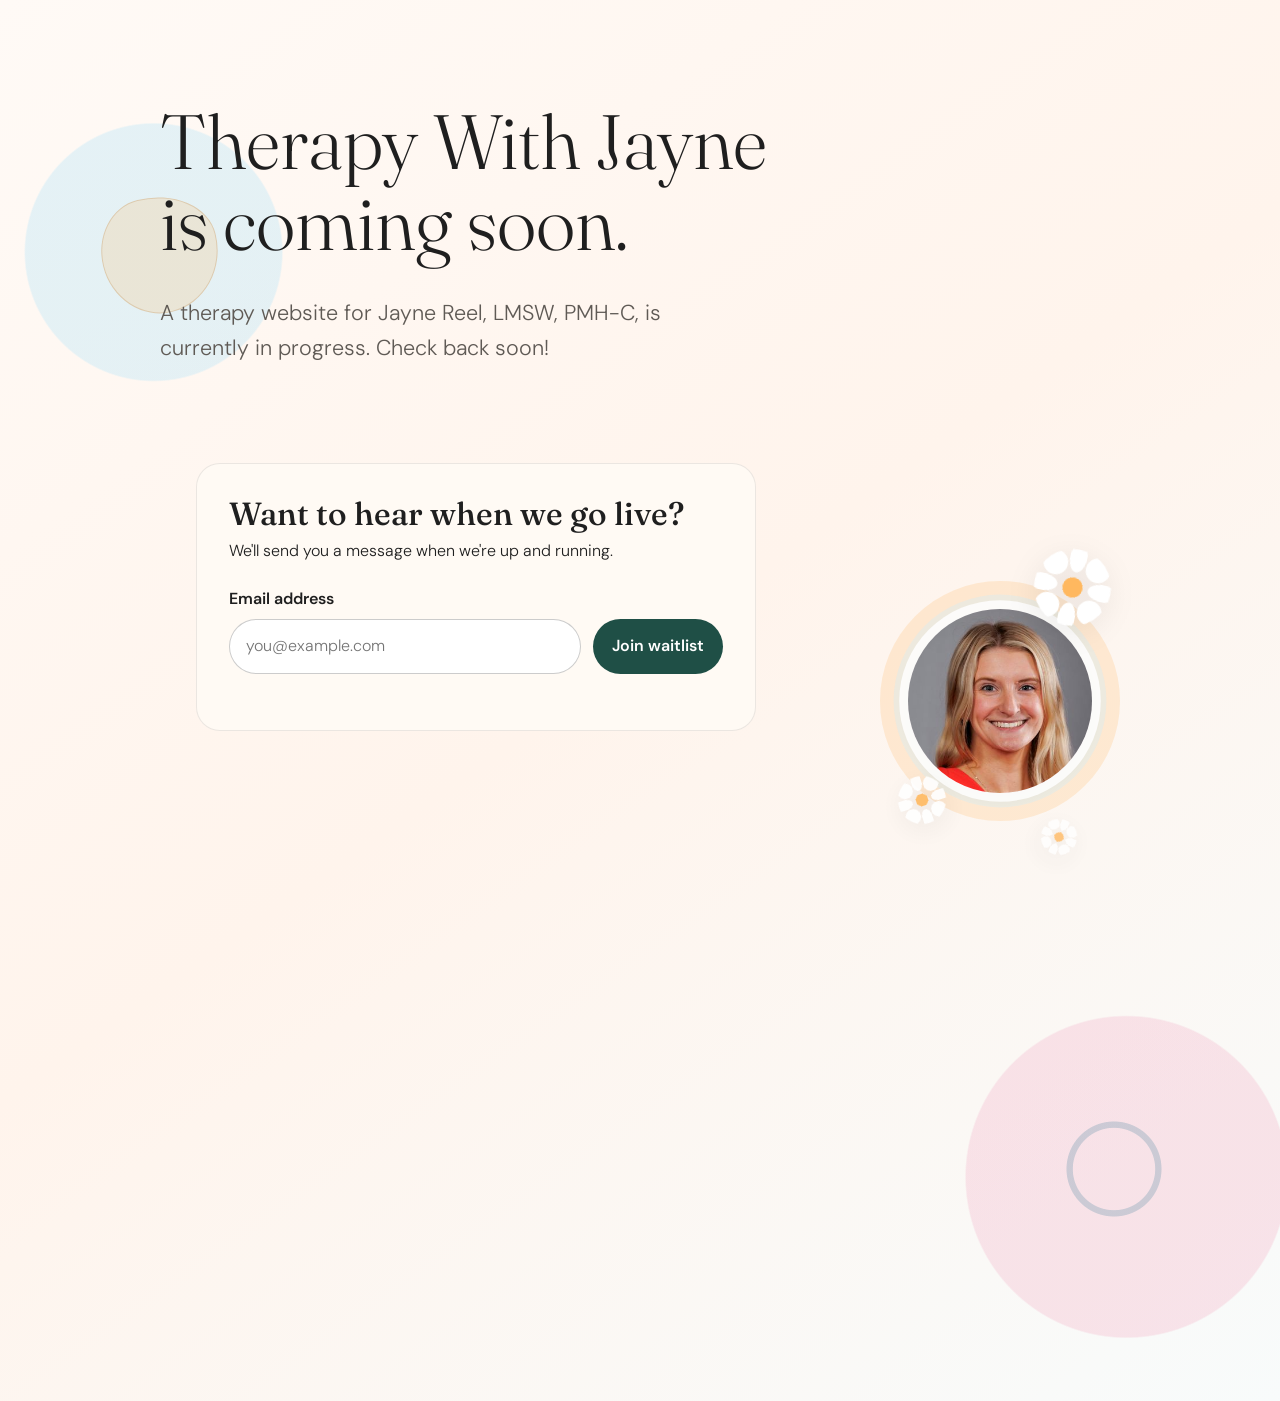
==== index.html @ 9b6250c1 "form" ====
<!doctype html>
<html lang="en">
  <head>
    <meta charset="utf-8">
    <meta name="viewport" content="width=device-width, initial-scale=1">
    <meta name="description" content="Therapy With Jayne is coming soon.">
    <title>Coming Soon | Therapy With Jayne</title>
    <link rel="icon" type="image/png" href="assets/images/favicon.png">
    <link rel="apple-touch-icon" href="assets/images/favicon.png">
    <link rel="stylesheet" href="styles.css">
  </head>
  <body>
    <main class="coming-soon-page">
      <section class="coming-soon-hero" aria-labelledby="coming-soon-heading">
        <div class="container coming-soon-layout">
          <div class="coming-soon-copy stack">
            <h1 id="coming-soon-heading">Therapy With Jayne is coming soon.</h1>
            <p class="coming-soon-lede">
              A therapy website for Jayne Reel, LMSW, PMH-C, is currently in progress. Check back soon!
            </p>
            <section class="waitlist-section">
            <div class="waitlist-card">
              <h2>Want to hear when we go live?</h2>
              <p>We'll send you a message when we're up and running.</p>

              <form id="waitlist-form" class="waitlist-form">
                <label for="email">Email address</label>

                <div class="waitlist-input-row">
                  <input
                    type="email"
                    id="email"
                    name="email"
                    placeholder="you@example.com"
                    autocomplete="email"
                    required
                  />

                  <button type="submit" id="waitlist-submit">
                    Join waitlist
                  </button>
                </div>

                <!-- Honeypot field: hidden from real users, catches some bots -->
                <input
                  type="text"
                  id="company"
                  name="company"
                  autocomplete="off"
                  tabindex="-1"
                  aria-hidden="true"
                  class="honeypot"
                />

                <p id="waitlist-message" class="waitlist-message" aria-live="polite"></p>
              </form>
            </div>
          </section>


          <script>
            const waitlistForm = document.getElementById("waitlist-form");
            const waitlistEmail = document.getElementById("email");
            const waitlistCompany = document.getElementById("company");
            const waitlistMessage = document.getElementById("waitlist-message");
            const waitlistSubmit = document.getElementById("waitlist-submit");

            const WAITLIST_ENDPOINT = "https://jayne-therapy-waitlist-api.vercel.app/api/subscribe";

            function setMessage(text, type) {
              waitlistMessage.textContent = text;
              waitlistMessage.className = "waitlist-message";

              if (type) {
                waitlistMessage.classList.add(type);
              }
            }

            waitlistForm.addEventListener("submit", async function (event) {
              event.preventDefault();

              const email = waitlistEmail.value.trim();

              if (!email) {
                setMessage("Please enter your email address.", "error");
                return;
              }

              waitlistSubmit.disabled = true;
              waitlistSubmit.textContent = "Joining...";
              setMessage("", "");

              try {
                const response = await fetch(WAITLIST_ENDPOINT, {
                  method: "POST",
                  headers: {
                    "Content-Type": "application/json"
                  },
                  body: JSON.stringify({
                    email: email,
                    company: waitlistCompany.value,
                    source: "github-pages-waitlist"
                  })
                });

                const result = await response.json();

                if (!response.ok) {
                  setMessage(result.error || "Something went wrong. Please try again.", "error");
                  return;
                }

                setMessage("You’re on the list.", "success");
                waitlistForm.reset();
              } catch (error) {
                setMessage("Could not submit. Please try again.", "error");
              } finally {
                waitlistSubmit.disabled = false;
                waitlistSubmit.textContent = "Join waitlist";
              }
            });
          </script>
          </div>

          <div class="coming-soon-visual" aria-label="Portrait of Jayne Reel">
            <figure class="coming-soon-portrait">
              <img src="assets/images/Jayne-headshot.jpeg" alt="Jayne Reel">
            </figure>
            <span class="daisy daisy-large" aria-hidden="true"></span>
            <span class="daisy daisy-small" aria-hidden="true"></span>
            <span class="daisy daisy-tiny" aria-hidden="true"></span>
          </div>
        </div>
      </section>
    </main>
  </body>
</html>
---- styles.css ----
@import url("https://fonts.googleapis.com/css2?family=DM+Sans:ital,opsz,wght@0,9..40,300;0,9..40,400;0,9..40,500;0,9..40,600&family=Playfair+Display:ital,wght@0,400;0,500;1,400&display=swap");
@import url("https://fonts.googleapis.com/css2?family=DM+Sans:ital,opsz,wght@0,9..40,300;0,9..40,400;0,9..40,500;0,9..40,600&family=Fraunces:ital,opsz,wght@0,9..144,400;0,9..144,500;0,9..144,600;1,9..144,400&display=swap");

* {
  box-sizing: border-box;
}

section {
  min-height: 100vh;
  scroll-margin-top: 5rem;
}
/*test*/

/* =========================================================
   DESIGN SYSTEM
   Source of truth for brand, spacing, typography, UI states
   ========================================================= */

/* -----------------------------
   1. Design Tokens
----------------------------- */

:root {
  /* Brand */
  --color-brand-primary: #3f7f99;
  --color-brand-secondary: #a95f18;
  --color-brand-accent: #b86885;
  --color-brand-primary-soft: #cdebf7;
  --color-brand-secondary-soft: #ffb85f;
  --color-brand-accent-soft: #f6d5df;
  --color-brand-gradient: linear-gradient(145deg, #ffb85f 4%, #f6d5df 55%, #cdebf7 96%);

  /* Neutrals */
  --color-bg: #fffaf6;
  --color-surface: #ffffff;
  --color-surface-muted: #faf0f3;

  --color-text-primary: #1f1f1f;
  --color-text-secondary: #5f5a55;
  --color-text-muted: #8a827a;
  --color-text-inverse: #ffffff;

  --color-border: #dfd1d5;
  --color-border-strong: #bcaeb3;

  /* Semantic Colors */
  --color-success: #2e7d4f;
  --color-warning: #b7791f;
  --color-error: #b42318;
  --color-info: #2b5c8a;

  /* Typography */
  --font-family-base: "DM Sans", system-ui, -apple-system, BlinkMacSystemFont, "Segoe UI", sans-serif;
  /* --font-family-heading: "Playfair Display", Georgia, "Times New Roman", Times, serif; */
  --font-family-heading: "Fraunces", Georgia, "Times New Roman", Times, serif;
  --font-family-mono: "SFMono-Regular", Consolas, "Liberation Mono", monospace;

  --font-size-2xs: 0.625rem;  /* 10px */
  --font-size-xs: 0.75rem;     /* 12px */
  --font-size-sm: 0.875rem;    /* 14px */
  --font-size-md: 1rem;        /* 16px */
  --font-size-lg: 1.125rem;    /* 18px */
  --font-size-xl: 1.25rem;     /* 20px */
  --font-size-2xl: 1.5rem;     /* 24px */
  --font-size-3xl: 1.875rem;   /* 30px */
  --font-size-4xl: 2.25rem;    /* 36px */
  --font-size-5xl: 3rem;       /* 48px */
  --font-size-display: 3.75rem; /* 60px */

  --line-height-tight: 1.05;
  --line-height-base: 1.5;
  --line-height-loose: 1.65;

  --font-weight-light: 300;
  --font-weight-regular: 400;
  --font-weight-medium: 500;
  --font-weight-semibold: 600;
  --font-weight-bold: 700;

  /* Spacing */
  --space-0: 0;
  --space-1: 0.25rem;   /* 4px */
  --space-2: 0.5rem;    /* 8px */
  --space-3: 0.75rem;   /* 12px */
  --space-4: 1rem;      /* 16px */
  --space-5: 1.25rem;   /* 20px */
  --space-6: 1.5rem;    /* 24px */
  --space-8: 2rem;      /* 32px */
  --space-10: 2.5rem;   /* 40px */
  --space-12: 3rem;     /* 48px */
  --space-16: 4rem;     /* 64px */

  /* Border Radius */
  --radius-xs: 0.25rem;
  --radius-sm: 0.375rem;
  --radius-md: 0.625rem;
  --radius-lg: 1rem;
  --radius-xl: 1.5rem;
  --radius-full: 999px;

  /* Shadows */
  --shadow-sm: 0 1px 2px rgb(0 0 0 / 0.06);
  --shadow-md: 0 4px 12px rgb(0 0 0 / 0.08);
  --shadow-lg: 0 12px 32px rgb(0 0 0 / 0.12);

  /* Layout */
  --container-sm: 640px;
  --container-md: 960px;
  --container-lg: 1200px;
  --container-xl: 1440px;

  /* Motion */
  --transition-fast: 120ms ease;
  --transition-base: 180ms ease;
  --transition-slow: 280ms ease;

  /* Z-Index */
  --z-dropdown: 1000;
  --z-sticky: 1100;
  --z-modal: 1200;
  --z-toast: 1300;
}


/* -----------------------------
   2. Global Base Styles
----------------------------- */

* {
  box-sizing: border-box;
}

html {
  background: var(--color-surface);
  font-size: 16px;
}

body {
  margin: 0;
  background: var(--color-bg);
  color: var(--color-text-primary);
  font-family: var(--font-family-base);
  font-size: var(--font-size-md);
  font-weight: var(--font-weight-light);
  line-height: var(--line-height-base);
}

img,
svg {
  display: block;
  max-width: 100%;
}

button,
input,
textarea,
select {
  font: inherit;
}

a {
  color: inherit;
}


/* -----------------------------
   3. Site Navigation
----------------------------- */

.site-header {
  background: var(--color-surface);
  box-shadow: var(--shadow-sm);
  position: fixed;
  right: 0;
  left: 0;
  top: 0;
  z-index: var(--z-sticky);
}

main {
  padding-top: 5rem;
}

.site-nav {
  display: flex;
  align-items: center;
  justify-content: space-between;
  gap: var(--space-6);
  width: min(100%, var(--container-xl));
  min-height: 5rem;
  margin-inline: auto;
  padding-inline: var(--space-8);
}

.site-logo {
  display: inline-flex;
  align-items: center;
  flex: 0 0 auto;
  padding: var(--space-1) var(--space-2);
  border-radius: var(--radius-lg);
}

.site-logo[aria-current="page"] {
  background: color-mix(in srgb, var(--color-brand-secondary-soft) 32%, transparent);
}

.site-logo img {
  width: auto;
  height: 3rem;
}

.nav-links {
  display: flex;
  align-items: center;
  flex-wrap: wrap;
  justify-content: flex-end;
  gap: var(--space-8);
  margin-left: auto;
}

.nav-links a:not(.button) {
  color: var(--color-brand-primary);
  padding: var(--space-2) var(--space-3);
  border-radius: var(--radius-full);
  font-size: var(--font-size-sm);
  font-weight: var(--font-weight-medium);
  text-decoration: underline;
  text-decoration-color: transparent;
  text-decoration-thickness: 0.1rem;
  text-underline-offset: 0.55rem;
  text-transform: uppercase;
  transition:
    color var(--transition-base),
    text-decoration-color var(--transition-base);
}

.nav-links a:not(.button):hover,
.nav-links a:not(.button):focus-visible {
  color: color-mix(in srgb, var(--color-brand-primary) 82%, black);
  background: transparent;
  text-decoration-color: color-mix(in srgb, var(--color-brand-primary-soft) 70%, transparent);
}

.nav-links a[aria-current="page"] {
  text-decoration-color: color-mix(in srgb, var(--color-brand-secondary-soft) 82%, transparent);
  text-decoration-thickness: 0.12rem;
  color: var(--color-brand-secondary);
  background: transparent;
  box-shadow: none;
  font-weight: var(--font-weight-bold);
}

.nav-links a[aria-current="page"]:hover,
.nav-links a[aria-current="page"]:focus-visible {
  color: color-mix(in srgb, var(--color-brand-secondary) 88%, black);
  background: transparent;
  text-decoration-color: color-mix(in srgb, var(--color-brand-secondary-soft) 90%, transparent);
}

.nav-cta {
  flex: 0 0 auto;
}

@media (max-width: 700px) {
  main {
    padding-top: 9.5rem;
  }

  .site-nav {
    align-items: flex-start;
    flex-direction: column;
    gap: var(--space-4);
    padding-block: var(--space-4);
    padding-inline: var(--space-6);
  }

  .nav-links {
    justify-content: flex-start;
    width: 100%;
    gap: var(--space-4);
  }
}


/* -----------------------------
   4. Hero
----------------------------- */

.hero {
  position: relative;
  isolation: isolate;
  display: flex;
  align-items: center;
  overflow: hidden;
  min-height: calc(100vh - 5rem);
  padding-block: clamp(4.5rem, 8vw, 7rem);
}

.hero::before,
.hero::after {
  position: absolute;
  z-index: -1;
  content: "";
  pointer-events: none;
}

.hero::before {
  top: 8%;
  left: -5rem;
  width: 16rem;
  aspect-ratio: 1;
  border-radius: 41% 59% 66% 34% / 53% 38% 62% 47%;
  background: color-mix(in srgb, var(--color-brand-accent-soft) 72%, transparent);
  transform: rotate(-18deg);
}

.hero::after {
  right: 3%;
  bottom: 4%;
  width: 8rem;
  aspect-ratio: 1;
  border: 0.75rem solid color-mix(in srgb, var(--color-brand-secondary-soft) 52%, transparent);
  border-radius: 50%;
  box-shadow:
    0 0 0 0.75rem var(--color-bg),
    0 0 0 1rem color-mix(in srgb, var(--color-brand-primary-soft) 72%, transparent);
}

.hero-layout {
  position: relative;
  display: grid;
  grid-template-columns: minmax(0, 1fr) minmax(18rem, 0.72fr);
  gap: clamp(3rem, 7vw, 6rem);
  align-items: center;
}

.hero-copy {
  z-index: 1;
  grid-column: 1;
  grid-row: 1;
  min-width: 0;
  max-width: 43rem;
  gap: var(--space-5);
}

.hero-copy h1 {
  max-width: 42rem;
}

.hero-copy p {
  max-width: 39rem;
  margin: 0;
  line-height: var(--line-height-loose);
}

.hero-copy .cluster {
  margin-top: var(--space-2);
}

.hero-image-frame {
  grid-column: 2;
  grid-row: 1;
  width: min(100%, 27rem);
  aspect-ratio: 4 / 5;
  justify-self: end;
  overflow: hidden;
  border: 1px solid var(--color-border);
  border-radius: 46% 54% 42% 58% / 58% 43% 57% 42%;
  background: var(--color-surface-muted);
  box-shadow: var(--shadow-sm);
}

.hero-image-frame img {
  width: 100%;
  height: 100%;
  object-fit: cover;
  object-position: center 25%;
}

@media (max-width: 960px) {
  .hero {
    min-height: auto;
    padding-block: var(--space-12);
  }

  .hero-layout {
    grid-template-columns: minmax(0, 1fr) minmax(14rem, 0.62fr);
    gap: var(--space-8);
  }

  .hero-copy {
    grid-column: 1;
    max-width: 100%;
  }

  .hero-copy h1 {
    font-size: var(--font-size-4xl);
  }

  .hero-image-frame {
    grid-column: 2;
    width: 100%;
  }
}

@media (max-width: 700px) {
  .hero-layout {
    grid-template-columns: 1fr;
    gap: var(--space-8);
  }

  .hero-copy,
  .hero-image-frame {
    grid-column: 1;
    grid-row: auto;
  }

  .hero-image-frame {
    justify-self: center;
    width: min(100%, 28rem);
  }
}

@media (max-width: 560px) {
  .hero {
    padding-block: var(--space-10);
  }

  .hero-copy h1 {
    font-size: var(--font-size-3xl);
  }

  .hero-image-frame {
    width: 100%;
  }
}


/* -----------------------------
   5. About
----------------------------- */

.about-section {
  min-height: auto;
  padding-block: var(--space-16);
  background: var(--color-surface);
}

.about-layout {
  display: grid;
  grid-template-columns: minmax(16rem, 0.85fr) minmax(0, 1fr);
  gap: var(--space-16);
  align-items: start;
}

.about-media {
  position: relative;
  overflow: hidden;
  aspect-ratio: 4 / 5;
  border-radius: var(--radius-full) var(--radius-full) var(--radius-md) var(--radius-md);
  background: var(--color-surface-muted);
  box-shadow:
    -0.9rem 0.9rem 0 color-mix(in srgb, var(--color-brand-secondary-soft) 38%, white),
    var(--shadow-sm);
}

.about-media::before {
  content: "";
  position: absolute;
  inset: var(--space-4);
  border: 1px solid color-mix(in srgb, var(--color-brand-secondary) 70%, transparent);
  border-radius: inherit;
  pointer-events: none;
  z-index: 1;
}

.about-media img {
  width: 100%;
  height: 100%;
  object-fit: cover;
  object-position: center 20%;
}

.about-content {
  padding-block: var(--space-4);
  gap: var(--space-5);
}

.about-content h1,
.about-content h2 {
  color: var(--color-text-primary);
  max-width: 46rem;
  margin-bottom: var(--space-6);
}

.about-content h1 span:nth-of-type(1),
.about-content h2 span:nth-of-type(1) {
  color: var(--color-brand-primary);
}

.about-content h1 span:nth-of-type(2),
.about-content h2 span:nth-of-type(2) {
  color: var(--color-brand-secondary);
}

.about-content p {
  max-width: 44rem;
  margin: 0;
  line-height: var(--line-height-loose);
}

.about-list {
  color: var(--color-text-secondary);
  max-width: 44rem;
  font-size: var(--font-size-md);
  line-height: var(--line-height-loose);
}

.about-list p {
  margin-block: 0 var(--space-2);
}

.about-list ul {
  margin: 0;
  padding-left: var(--space-6);
}

.about-list li::marker {
  color: var(--color-brand-secondary);
}

@media (max-width: 900px) {
  .about-section {
    padding-block: var(--space-12);
  }

  .about-layout {
    grid-template-columns: 1fr;
    gap: var(--space-10);
  }

  .about-media {
    width: min(100%, 28rem);
    justify-self: center;
  }
}

@media (max-width: 560px) {
  .about-section {
    padding-block: var(--space-10);
  }

  .about-content h1,
  .about-content h2 {
    font-size: var(--font-size-3xl);
  }
}


/* -----------------------------
   6. Services
----------------------------- */

.services-section {
  min-height: auto;
  padding-block: var(--space-16);
  background: color-mix(in srgb, var(--color-brand-accent-soft) 34%, white);
}

.services-panel {
  display: grid;
  gap: var(--space-10);
  padding-block: var(--space-4);
}

.services-header {
  max-width: var(--container-md);
}

.services-header h1,
.services-header h2 {
  color: var(--color-text-primary);
}

.services-header p {
  max-width: 46rem;
  margin: 0;
  line-height: var(--line-height-loose);
}

.services-list {
  display: grid;
  grid-template-columns: repeat(2, minmax(0, 1fr));
  gap: var(--space-5);
  color: var(--color-text-secondary);
}

.services-list ul {
  display: grid;
  margin: 0;
  padding: 0;
  list-style: none;
}

.services-list li {
  position: relative;
  padding: var(--space-3) var(--space-3) var(--space-3) var(--space-8);
  border-bottom: 1px dashed color-mix(in srgb, var(--color-brand-accent) 24%, transparent);
  line-height: var(--line-height-base);
}

.services-list li::before {
  position: absolute;
  top: 1.15rem;
  left: 0.2rem;
  width: 0.55rem;
  aspect-ratio: 1;
  border-radius: 62% 38% 55% 45% / 44% 58% 42% 56%;
  background: var(--color-brand-accent);
  content: "";
  transform: rotate(18deg);
}

.services-list li:last-child {
  border-bottom: 0;
}

@media (max-width: 768px) {
  .services-section {
    padding-block: var(--space-12);
  }

  .services-panel {
    padding-block: var(--space-2);
  }

  .services-list {
    grid-template-columns: 1fr;
    gap: var(--space-3);
  }
}

@media (max-width: 560px) {
  .services-section {
    padding-block: var(--space-10);
  }

  .services-panel {
    padding-block: 0;
  }
}


/* -----------------------------
   Home Page
----------------------------- */

.home-page {
  --home-final-gradient: linear-gradient(90deg, #ffb85f 0%, #f6d5df 55%, #cdebf7 100%);
}

.home-page section {
  min-height: auto;
}

.home-wave {
  --wave-from: var(--color-bg);
  --wave-to: var(--color-surface);
  height: clamp(2.75rem, 4.5vw, 4.75rem);
  margin-block: -1px;
  overflow: hidden;
  background: var(--wave-to);
  color: var(--wave-from);
  line-height: 0;
}

.home-wave svg {
  display: block;
  width: 100%;
  height: 100%;
}

.home-wave path {
  fill: currentColor;
}

.home-wave--welcome {
  --wave-from: var(--color-bg);
  --wave-to: var(--color-surface);
}

.home-wave--reasons {
  --wave-from: var(--color-surface);
  --wave-to: color-mix(in srgb, var(--color-brand-accent-soft) 22%, white);
}

.home-wave--feels-like {
  --wave-from: color-mix(in srgb, var(--color-brand-accent-soft) 22%, white);
  --wave-to: var(--color-surface);
}

.home-wave--meet {
  --wave-from: var(--color-surface);
  --wave-to: color-mix(in srgb, var(--color-brand-primary-soft) 22%, var(--color-bg));
}

.home-wave--final {
  --wave-from: color-mix(in srgb, var(--color-brand-primary-soft) 22%, var(--color-bg));
  --wave-to: var(--home-final-gradient);
}

.home-welcome,
.home-reasons,
.home-feels-like,
.home-meet,
.home-final-cta {
  padding-block: clamp(4.5rem, 8vw, 7rem);
}

.home-welcome {
  background:
    radial-gradient(circle at 12% 24%, color-mix(in srgb, var(--color-brand-primary-soft) 42%, transparent) 0 6rem, transparent 6.1rem),
    var(--color-surface);
}

.home-welcome-layout {
  max-width: 56rem;
  margin-inline: auto;
  text-align: center;
}

.home-welcome-layout h2 {
  max-width: 46rem;
  margin-inline: auto;
}

.home-welcome-copy,
.home-section-heading,
.home-meet-copy,
.home-final-cta .container {
  gap: var(--space-6);
}

.home-section-heading p,
.home-welcome-layout p,
.home-meet-copy p,
.home-final-cta p {
  max-width: 44rem;
  margin: 0;
  color: var(--color-text-secondary);
  font-size: var(--font-size-lg);
  line-height: var(--line-height-loose);
}

.home-welcome-layout p {
  margin-inline: auto;
}

.home-reasons {
  background:
    radial-gradient(circle at 88% 8rem, color-mix(in srgb, var(--color-brand-secondary-soft) 34%, transparent) 0 7.25rem, transparent 7.35rem),
    color-mix(in srgb, var(--color-brand-accent-soft) 22%, white);
}

.home-section-heading {
  max-width: 52rem;
  margin-bottom: clamp(2rem, 5vw, 3.5rem);
}

.home-reasons .home-section-heading {
  max-width: 43rem;
  margin-inline: auto;
  text-align: center;
}

.home-reasons .home-section-heading p {
  margin-inline: auto;
}

.home-reason-panel {
  display: grid;
  gap: var(--space-10);
  align-items: start;
  max-width: 62rem;
  margin-inline: auto;
}

.home-reason-list {
  display: grid;
  grid-template-columns: repeat(3, minmax(0, 1fr));
  gap: var(--space-4);
  margin: 0;
  padding: 0;
  list-style: none;
}

.home-reason-list li {
  display: flex;
  align-items: center;
  gap: var(--space-4);
  min-height: 100%;
  padding: var(--space-5);
  border: 1px solid color-mix(in srgb, var(--color-brand-accent) 16%, transparent);
  border-radius: var(--radius-md);
  background: color-mix(in srgb, var(--color-surface) 74%, transparent);
  color: var(--color-text-secondary);
  line-height: var(--line-height-base);
  box-shadow: var(--shadow-sm);
}

.home-reason-list li::before {
  flex: 0 0 auto;
  width: 0.55rem;
  aspect-ratio: 1;
  border-radius: 62% 38% 55% 45% / 44% 58% 42% 56%;
  background: var(--color-brand-accent);
  content: "";
  transform: rotate(18deg);
}

.home-reason-panel .button {
  width: fit-content;
  justify-self: center;
}

.home-feels-like {
  background: var(--color-surface);
}

.home-pillar-grid {
  display: grid;
  grid-template-columns: repeat(3, minmax(0, 1fr));
  gap: var(--space-5);
}

.home-pillar {
  min-height: 100%;
  padding: clamp(1.35rem, 3vw, 2rem);
  border-top: 3px solid color-mix(in srgb, var(--color-brand-primary) 64%, transparent);
  background: color-mix(in srgb, var(--color-surface-muted) 42%, white);
}

.home-pillar h3 {
  margin-bottom: var(--space-4);
  color: var(--color-brand-primary);
  font-size: var(--font-size-2xl);
}

.home-pillar p {
  margin: 0;
  color: var(--color-text-secondary);
  line-height: var(--line-height-loose);
}

.home-meet {
  overflow: hidden;
  background: color-mix(in srgb, var(--color-brand-primary-soft) 22%, var(--color-bg));
}

.home-meet-layout {
  display: grid;
  grid-template-columns: minmax(13rem, 0.42fr) minmax(0, 1fr);
  gap: clamp(2.5rem, 7vw, 6rem);
  align-items: center;
}

.home-meet-image {
  position: relative;
  margin: 0;
}

.home-meet-image::after {
  position: absolute;
  inset: var(--space-5) calc(var(--space-5) * -1) calc(var(--space-5) * -1) var(--space-5);
  z-index: -1;
  border-radius: var(--radius-xl);
  background: var(--color-brand-secondary-soft);
  content: "";
  opacity: 0.44;
}

.home-meet-image img {
  width: 100%;
  max-height: 34rem;
  aspect-ratio: 4 / 5;
  object-fit: cover;
  object-position: center 18%;
  border-radius: var(--radius-xl);
  box-shadow: var(--shadow-sm);
}

.home-meet-copy {
  gap: var(--space-6);
}

.home-final-cta {
  background: var(--home-final-gradient);
  text-align: center;
}

.home-final-cta .container {
  align-items: center;
  max-width: 46rem;
}

.home-final-cta p {
  color: color-mix(in srgb, var(--color-text-primary) 78%, transparent);
}

@media (max-width: 900px) {
  .home-meet-layout {
    grid-template-columns: 1fr;
  }

  .home-meet-image {
    width: min(100%, 30rem);
    justify-self: center;
  }

  .home-pillar-grid {
    grid-template-columns: 1fr;
  }

  .home-reason-list {
    grid-template-columns: repeat(2, minmax(0, 1fr));
  }

}

@media (max-width: 560px) {
  .home-page h2 {
    font-size: var(--font-size-3xl);
  }

  .home-welcome,
  .home-reasons,
  .home-feels-like,
  .home-meet,
  .home-final-cta {
    padding-block: var(--space-12);
  }

  .home-section-heading {
    gap: var(--space-5);
    margin-bottom: var(--space-8);
  }

  .home-reason-list {
    grid-template-columns: 1fr;
  }

  .home-reason-list li {
    padding-block: var(--space-4);
  }

  .home-reason-panel .button,
  .home-final-cta .button,
  .hero-copy .button {
    width: 100%;
  }

  .home-final-cta .final-cta-actions,
  .hero-copy .cluster {
    align-items: stretch;
    flex-direction: column;
    width: 100%;
  }
}


/* -----------------------------
   Coming Soon Page
----------------------------- */

.coming-soon-page {
  min-height: 100vh;
  min-height: 100svh;
  padding-top: 0;
  overflow-x: hidden;
  background:
    radial-gradient(circle at 12% 18%, color-mix(in srgb, var(--color-brand-primary-soft) 52%, transparent) 0 8rem, transparent 8.1rem),
    radial-gradient(circle at 88% 84%, color-mix(in srgb, var(--color-brand-accent-soft) 64%, transparent) 0 10rem, transparent 10.1rem),
    linear-gradient(145deg, #fffaf6 0%, #fff4ec 48%, #f8fbfb 100%);
}

/* .coming-soon-page section {
  min-height: auto;
} */

.coming-soon-hero {
  position: relative;
  isolation: isolate;
  display: flex;
  align-items: center;
  min-height: 100vh;
  min-height: 100svh;
  padding-block: clamp(4rem, 8vw, 7rem);
}

.coming-soon-hero::before,
.coming-soon-hero::after {
  position: absolute;
  z-index: -1;
  content: "";
  pointer-events: none;
}

.coming-soon-hero::before {
  top: 14%;
  left: 8%;
  width: clamp(4.5rem, 9vw, 8rem);
  aspect-ratio: 1;
  border: 1px solid color-mix(in srgb, var(--color-brand-secondary) 20%, transparent);
  border-radius: 42% 58% 52% 48% / 48% 44% 56% 52%;
  background: color-mix(in srgb, var(--color-brand-secondary-soft) 20%, transparent);
  transform: rotate(-14deg);
}

.coming-soon-hero::after {
  right: 8%;
  bottom: 12%;
  width: clamp(5rem, 10vw, 8.5rem);
  aspect-ratio: 1;
  border-radius: var(--radius-full);
  background:
    radial-gradient(circle at 50% 50%, transparent 0 45%, color-mix(in srgb, var(--color-brand-primary) 24%, transparent) 46% 52%, transparent 53%);
}

.coming-soon-layout {
  position: relative;
  display: grid;
  grid-template-columns: minmax(0, 0.95fr) minmax(13rem, 0.36fr);
  gap: clamp(3rem, 8vw, 5.5rem);
  align-items: center;
  width: 100%;
  max-width: 64rem;
}

.coming-soon-copy {
  max-width: 43rem;
  gap: var(--space-5);
}

.coming-soon-copy h1 {
  max-width: 42rem;
  color: var(--color-text-primary);
  font-size: clamp(3rem, 6vw, 5.5rem);
  letter-spacing: 0;
}

.coming-soon-lede {
  max-width: 37rem;
  margin: 0;
  color: var(--color-text-secondary);
  font-size: clamp(1.125rem, 2vw, 1.35rem);
  line-height: var(--line-height-loose);
}

.coming-soon-note {
  width: fit-content;
  margin: var(--space-2) 0 0;
  padding: var(--space-3) var(--space-5);
  border: 1px solid color-mix(in srgb, var(--color-brand-secondary) 18%, transparent);
  border-radius: var(--radius-full);
  background: color-mix(in srgb, var(--color-surface) 72%, transparent);
  color: var(--color-brand-secondary);
  font-size: var(--font-size-sm);
  font-weight: var(--font-weight-medium);
  box-shadow: var(--shadow-sm);
}

.coming-soon-visual {
  position: relative;
  display: grid;
  place-items: center;
  justify-items: center;
  margin: 0;
  min-height: 22rem;
}

.coming-soon-portrait {
  position: relative;
  z-index: 1;
  margin: 0;
  overflow: hidden;
  width: min(100%, 11.5rem);
  aspect-ratio: 1;
  border-radius: var(--radius-full);
  background: var(--color-surface-muted);
  box-shadow:
    0 0 0 0.55rem color-mix(in srgb, var(--color-surface) 84%, transparent),
    0 0 0 0.9rem color-mix(in srgb, var(--color-brand-primary-soft) 36%, transparent),
    var(--shadow-md);
}

.coming-soon-portrait img {
  width: 100%;
  height: 100%;
  object-fit: cover;
  object-position: center 24%;
}

.coming-soon-visual::before {
  position: absolute;
  inset: 50% auto auto 50%;
  width: 15rem;
  aspect-ratio: 1;
  border-radius: 50%;
  background: color-mix(in srgb, var(--color-brand-secondary-soft) 22%, transparent);
  content: "";
  transform: translate(-50%, -50%);
}

.daisy {
  --petal-color: #ffffff;
  --center-color: var(--color-brand-secondary-soft);
  position: absolute;
  z-index: 2;
  width: var(--daisy-size);
  aspect-ratio: 1;
  border-radius: var(--radius-full);
  background:
    radial-gradient(circle, var(--center-color) 0 18%, transparent 19%),
    radial-gradient(ellipse at 50% 10%, var(--petal-color) 0 15%, transparent 16%),
    radial-gradient(ellipse at 90% 50%, var(--petal-color) 0 15%, transparent 16%),
    radial-gradient(ellipse at 50% 90%, var(--petal-color) 0 15%, transparent 16%),
    radial-gradient(ellipse at 10% 50%, var(--petal-color) 0 15%, transparent 16%),
    radial-gradient(ellipse at 78% 22%, var(--petal-color) 0 14%, transparent 15%),
    radial-gradient(ellipse at 78% 78%, var(--petal-color) 0 14%, transparent 15%),
    radial-gradient(ellipse at 22% 78%, var(--petal-color) 0 14%, transparent 15%),
    radial-gradient(ellipse at 22% 22%, var(--petal-color) 0 14%, transparent 15%);
  filter: drop-shadow(0 0.45rem 0.85rem rgb(0 0 0 / 0.08));
}

.daisy-large {
  --daisy-size: 4.8rem;
  top: 1.5rem;
  right: 0.6rem;
  transform: rotate(12deg);
}

.daisy-small {
  --daisy-size: 3rem;
  bottom: 3.3rem;
  left: 1.1rem;
  opacity: 0.9;
  transform: rotate(-18deg);
}

.daisy-tiny {
  --daisy-size: 2.25rem;
  right: 2.7rem;
  bottom: 1.35rem;
  opacity: 0.78;
  transform: rotate(24deg);
}

@media (max-width: 900px) {
  .coming-soon-hero {
    min-height: 100vh;
    min-height: 100svh;
  }

  .coming-soon-layout {
    grid-template-columns: 1fr;
    justify-items: center;
    max-width: 42rem;
    text-align: center;
  }

  .coming-soon-visual {
    width: min(100%, 22rem);
    min-height: 18rem;
  }

  .coming-soon-lede {
    margin-inline: auto;
  }
}

@media (max-width: 560px) {
  .coming-soon-page {
    background:
      radial-gradient(circle at 8% 10%, color-mix(in srgb, var(--color-brand-primary-soft) 45%, transparent) 0 5.5rem, transparent 5.6rem),
      radial-gradient(circle at 96% 88%, color-mix(in srgb, var(--color-brand-accent-soft) 58%, transparent) 0 7rem, transparent 7.1rem),
      linear-gradient(145deg, #fffaf6 0%, #fff4ec 48%, #f8fbfb 100%);
  }

  .coming-soon-hero {
    align-items: flex-start;
    padding-block: clamp(2.75rem, 8vh, 4rem);
  }

  .coming-soon-hero::before {
    top: 4%;
    left: auto;
    right: -1.8rem;
    width: 5.4rem;
  }

  .coming-soon-hero::after {
    right: auto;
    bottom: 2rem;
    left: -2.4rem;
    width: 5.8rem;
  }

  .coming-soon-layout {
    gap: var(--space-8);
  }

  .coming-soon-copy h1 {
    font-size: clamp(2.4rem, 13vw, 3.35rem);
    line-height: 1;
  }

  .coming-soon-lede {
    font-size: var(--font-size-lg);
    line-height: 1.6;
  }

  .coming-soon-visual {
    width: min(100%, 18rem);
    min-height: 14.5rem;
  }

  .coming-soon-portrait {
    width: min(58vw, 10.5rem);
    box-shadow:
      0 0 0 0.42rem color-mix(in srgb, var(--color-surface) 84%, transparent),
      0 0 0 0.7rem color-mix(in srgb, var(--color-brand-primary-soft) 36%, transparent),
      var(--shadow-md);
  }

  .coming-soon-visual::before {
    width: min(72vw, 13rem);
  }

  .daisy-large {
    --daisy-size: 3.55rem;
    top: 0.25rem;
    right: 1.1rem;
  }

  .daisy-small {
    --daisy-size: 2.35rem;
    bottom: 2.4rem;
    left: 1.3rem;
  }

  .daisy-tiny {
    --daisy-size: 1.8rem;
    right: 2.5rem;
    bottom: 0.9rem;
  }

  .coming-soon-note {
    width: 100%;
    text-align: center;
  }
}

@media (max-width: 420px) {
  .container {
    padding-inline: var(--space-5);
  }

  .coming-soon-copy {
    gap: var(--space-4);
  }

  .coming-soon-copy h1 {
    font-size: clamp(2.1rem, 12vw, 2.8rem);
  }

  .coming-soon-lede {
    font-size: var(--font-size-md);
  }

  .coming-soon-visual {
    width: min(100%, 16rem);
    min-height: 13rem;
  }
}


/* -----------------------------
   7. FAQ
----------------------------- */

.faq-section {
  min-height: calc(100vh - 5rem);
  padding-block: var(--space-16);
  background: var(--color-bg);
}

.faq-layout {
  display: grid;
  grid-template-columns: 15rem minmax(0, 1fr);
  gap: var(--space-12);
  align-items: start;
}

.faq-intro {
  position: sticky;
  top: 8rem;
}

.faq-intro h1 {
  font-size: var(--font-size-display);
}

.faq-list {
  display: grid;
}

.faq-list details {
  border-bottom: 1px solid var(--color-border);
}

.faq-list summary {
  position: relative;
  padding: var(--space-6) var(--space-10) var(--space-6) 0;
  color: var(--color-text-primary);
  font-size: var(--font-size-lg);
  font-weight: var(--font-weight-medium);
  list-style: none;
  cursor: pointer;
}

.faq-list summary::-webkit-details-marker {
  display: none;
}

.faq-list summary::after {
  position: absolute;
  top: 50%;
  right: var(--space-2);
  width: var(--space-3);
  height: var(--space-3);
  border-right: 1px solid var(--color-brand-primary);
  border-bottom: 1px solid var(--color-brand-primary);
  content: "";
  transform: translateY(-70%) rotate(45deg);
  transition: transform var(--transition-base);
}

.faq-list details[open] summary::after {
  transform: translateY(-25%) rotate(225deg);
}

.faq-list summary:hover,
.faq-list summary:focus-visible {
  color: var(--color-brand-primary);
}

.faq-list summary:focus-visible {
  outline: 3px solid color-mix(in srgb, var(--color-brand-primary-soft) 82%, transparent);
  outline-offset: -3px;
}

.faq-answer {
  padding: 0 var(--space-10) var(--space-6) 0;
  color: var(--color-text-secondary);
}

.faq-answer p {
  margin: 0;
  line-height: var(--line-height-loose);
}

@media (max-width: 800px) {
  .faq-section {
    padding-block: var(--space-12);
  }

  .faq-layout {
    grid-template-columns: 1fr;
    gap: var(--space-6);
  }

  .faq-intro {
    position: static;
  }
}

@media (max-width: 560px) {
  .faq-section {
    padding-block: var(--space-10);
  }

  .faq-intro h1 {
    font-size: var(--font-size-4xl);
  }
}

/* -----------------------------
   7. Typography Utilities
----------------------------- */

.h1,
h1 {
  font-family: var(--font-family-heading);
  font-size: var(--font-size-5xl);
  line-height: var(--line-height-tight);
  font-weight: var(--font-weight-light);
  margin: 0;
}

.h2,
h2 {
  font-family: var(--font-family-heading);
  font-size: var(--font-size-4xl);
  line-height: var(--line-height-tight);
  font-weight: var(--font-weight-medium);
  margin: 0;
}

.h3,
h3 {
  font-family: var(--font-family-heading);
  font-size: var(--font-size-3xl);
  line-height: var(--line-height-tight);
  font-weight: var(--font-weight-medium);
  margin: 0;
}

.h4,
h4 {
  font-family: var(--font-family-heading);
  font-size: var(--font-size-2xl);
  line-height: var(--line-height-tight);
  font-weight: var(--font-weight-medium);
  margin: 0;
}

.display {
  font-family: var(--font-family-heading);
  font-size: var(--font-size-display);
  line-height: var(--line-height-tight);
  font-weight: var(--font-weight-light);
  margin: 0;
}

.italic-accent {
  color: var(--color-brand-primary);
  font-family: var(--font-family-heading);
  font-size: var(--font-size-xl);
  font-style: italic;
  font-weight: var(--font-weight-regular);
  margin: 0;
}

.overline {
  color: var(--color-text-secondary);
  font-size: var(--font-size-2xs);
  font-weight: var(--font-weight-semibold);
  letter-spacing: 0;
  margin: 0;
  text-transform: uppercase;
}

.text-xs {
  font-size: var(--font-size-xs);
}

.text-sm {
  font-size: var(--font-size-sm);
}

.text-md {
  font-size: var(--font-size-md);
}

.text-lg {
  font-size: var(--font-size-lg);
}

.text-xl {
  font-size: var(--font-size-xl);
}

.text-medium {
  font-weight: var(--font-weight-medium);
}

.text-muted {
  color: var(--color-text-muted);
}

.text-secondary {
  color: var(--color-text-secondary);
}


/* -----------------------------
   8. Layout Utilities
----------------------------- */

.container {
  width: min(100%, var(--container-lg));
  margin-inline: auto;
  padding-inline: var(--space-8);
}

.stack {
  display: flex;
  flex-direction: column;
  gap: var(--space-8);
}

.cluster {
  display: flex;
  flex-wrap: wrap;
  gap: var(--space-3);
  align-items: center;
}

.grid {
  display: grid;
  gap: var(--space-6);
}

.grid-2 {
  grid-template-columns: repeat(2, minmax(0, 1fr));
}

.grid-3 {
  grid-template-columns: repeat(3, minmax(0, 1fr));
}

@media (max-width: 768px) {
  .grid-2,
  .grid-3 {
    grid-template-columns: 1fr;
  }
}


/* -----------------------------
   9. Buttons
----------------------------- */

.button {
  display: inline-flex;
  align-items: center;
  justify-content: center;
  gap: var(--space-2);
  min-height: 2.5rem;
  padding: 0 var(--space-4);
  border: 1px solid transparent;
  border-radius: var(--radius-full);
  font-weight: var(--font-weight-medium);
  text-decoration: none;
  cursor: pointer;
  transition:
    background var(--transition-base),
    color var(--transition-base),
    border-color var(--transition-base),
    box-shadow var(--transition-base),
    transform var(--transition-fast);
}

.button:hover {
  transform: translateY(-1px);
}

.button:focus-visible {
  outline: 3px solid color-mix(in srgb, var(--color-brand-primary) 35%, transparent);
  outline-offset: 2px;
}

.button-primary {
  background: var(--color-brand-primary);
  color: var(--color-text-inverse);
}

.button-primary:hover {
  background: color-mix(in srgb, var(--color-brand-primary) 88%, black);
}

.button-secondary {
  background: var(--color-brand-secondary);
  color: var(--color-text-primary);
}

.button-secondary:hover {
  background: color-mix(in srgb, var(--color-brand-secondary) 88%, black);
}

.button-outline {
  background: transparent;
  color: var(--color-brand-primary);
  border-color: var(--color-border-strong);
}

.button-outline:hover {
  background: var(--color-surface-muted);
}


/* -----------------------------
   10. Cards / Surfaces
----------------------------- */

.card {
  background: var(--color-surface);
  border: 1px solid var(--color-border);
  border-radius: var(--radius-lg);
  padding: var(--space-6);
  box-shadow: var(--shadow-sm);
}

.card-elevated {
  box-shadow: var(--shadow-md);
}

.panel {
  background: var(--color-surface-muted);
  border-radius: var(--radius-xl);
  padding: var(--space-8);
}


/* -----------------------------
   About Page
----------------------------- */

.about-page section {
  min-height: auto;
}

.about-page em {
  color: var(--color-brand-primary);
  font-weight: inherit;
}

.about-hero,
.about-intro,
.about-section-block,
.about-final-cta {
  padding-block: clamp(4rem, 8vw, 7.5rem);
}

.about-hero {
  padding-block: clamp(4rem, 8vw, 7rem);
  border-bottom: 1px solid color-mix(in srgb, var(--color-border) 70%, transparent);
  background: color-mix(in srgb, var(--color-brand-primary-soft) 20%, var(--color-bg));
}

.about-hero-copy {
  max-width: 48rem;
  gap: var(--space-5);
}

.about-hero-copy h1 {
  max-width: 42rem;
}

.about-lede {
  max-width: 42rem;
  color: var(--color-brand-secondary);
  font-family: var(--font-family-heading);
  font-size: clamp(1.35rem, 2.2vw, 1.8rem);
  line-height: 1.35;
  margin: var(--space-2) 0;
}

.about-hero-copy p:not(.about-lede) {
  margin: 0;
  color: var(--color-text-secondary);
  font-size: var(--font-size-lg);
  line-height: var(--line-height-loose);
}

.about-intro {
  background: var(--color-bg);
}

.about-intro-layout {
  display: grid;
  grid-template-columns: minmax(12rem, 0.42fr) minmax(0, 1fr);
  gap: clamp(2rem, 6vw, 5rem);
  align-items: center;
}

.about-intro-portrait {
  margin: 0;
}

.about-intro-portrait img {
  width: 100%;
  aspect-ratio: 1;
  object-fit: cover;
  object-position: center 20%;
  border-radius: var(--radius-full);
  box-shadow:
    0 0 0 0.75rem color-mix(in srgb, var(--color-brand-accent-soft) 42%, transparent),
    var(--shadow-sm);
}

.about-intro-copy {
  max-width: 44rem;
  gap: var(--space-5);
}

.about-intro-copy p {
  margin: 0;
  color: var(--color-text-secondary);
  font-size: var(--font-size-lg);
  line-height: var(--line-height-loose);
}

.therapy-style {
  background: var(--color-surface);
  border-block: 1px solid color-mix(in srgb, var(--color-border) 70%, transparent);
}

.therapy-style-layout {
  display: grid;
  grid-template-columns: minmax(15rem, 0.72fr) minmax(0, 1.28fr);
  gap: clamp(3rem, 8vw, 7rem);
  align-items: start;
}

.therapy-style-editorial {
  display: grid;
  grid-template-columns: minmax(16rem, 0.8fr) minmax(0, 1.2fr);
  gap: clamp(3rem, 8vw, 7rem);
  align-items: start;
}

.therapy-style-intro {
  max-width: 52rem;
}

.therapy-style-intro h2 {
  color: var(--color-text-primary);
}

.therapy-style-intro p {
  margin: 0;
  color: var(--color-text-secondary);
  font-size: var(--font-size-lg);
  line-height: var(--line-height-loose);
}

.approach-feature {
  display: grid;
  gap: var(--space-8);
}

.approach-feature-text {
  margin: 0;
  color: var(--color-brand-secondary);
  font-family: var(--font-family-heading);
  font-size: clamp(1.35rem, 2vw, 1.8rem);
  line-height: 1.45;
}

.approach-rows {
  display: grid;
  border-top: 1px solid var(--color-border);
}

.approach-rows article {
  display: grid;
  grid-template-columns: minmax(8rem, 0.34fr) minmax(0, 1fr);
  gap: var(--space-6);
  padding-block: var(--space-5);
  border-bottom: 1px solid var(--color-border);
}

.approach-rows h3 {
  margin: 0;
  color: var(--color-brand-primary);
  font-size: var(--font-size-xl);
}

.approach-rows p {
  margin: 0;
  color: var(--color-text-secondary);
  line-height: var(--line-height-loose);
}

.who-section {
  background: var(--color-surface);
}

.who-layout,
.path-layout,
.approach-layout {
  display: grid;
  grid-template-columns: repeat(2, minmax(0, 1fr));
  gap: clamp(3rem, 8vw, 7rem);
  align-items: center;
}

.who-copy {
  gap: var(--space-6);
}

.who-copy > p {
  margin: 0;
}

.who-closing {
  padding-left: var(--space-5);
  border-left: 3px solid var(--color-brand-secondary-soft);
  color: var(--color-brand-secondary);
  font-weight: var(--font-weight-medium);
}

.who-card {
  padding: clamp(2rem, 5vw, 3.5rem);
  border-radius: var(--radius-xl);
  background: var(--color-surface-muted);
  box-shadow: var(--shadow-sm);
}

.who-card > p {
  margin: 0 0 var(--space-5);
  font-weight: var(--font-weight-medium);
}

.check-list,
.credentials-list {
  display: grid;
  gap: var(--space-4);
  margin: 0;
  padding: 0;
  list-style: none;
}

.check-list li {
  position: relative;
  padding-left: var(--space-8);
  color: var(--color-text-secondary);
}

.check-list li::before {
  position: absolute;
  left: 0;
  color: var(--color-brand-primary);
  content: "✓";
  font-weight: var(--font-weight-semibold);
}

.path-section {
  background: var(--color-bg);
}

.path-portrait {
  position: relative;
  margin: 0;
}

.path-portrait::after {
  position: absolute;
  inset: var(--space-5) calc(var(--space-5) * -1) calc(var(--space-5) * -1) var(--space-5);
  z-index: -1;
  border-radius: var(--radius-xl);
  background: var(--color-brand-secondary-soft);
  content: "";
  opacity: 0.48;
}

.path-portrait img {
  width: 100%;
  max-height: 42rem;
  aspect-ratio: 4 / 5;
  object-fit: cover;
  border-radius: var(--radius-xl);
}

.path-copy {
  gap: var(--space-5);
}

.path-copy p {
  color: var(--color-text-secondary);
  line-height: var(--line-height-loose);
  margin: 0;
}

.approach-section {
  background: var(--color-surface);
}

.approach-layout {
  align-items: start;
}

.approach-intro {
  position: sticky;
  top: 8rem;
  gap: var(--space-6);
}

.approach-intro p {
  margin: 0;
}

.approach-list {
  border-top: 1px solid var(--color-border);
}

.approach-list details {
  border-bottom: 1px solid var(--color-border);
}

.approach-list summary {
  position: relative;
  padding: var(--space-6) var(--space-10) var(--space-6) 0;
  cursor: pointer;
  font-family: var(--font-family-heading);
  font-size: var(--font-size-xl);
  font-weight: var(--font-weight-medium);
  list-style: none;
}

.approach-list summary::-webkit-details-marker {
  display: none;
}

.approach-list summary::after {
  position: absolute;
  right: var(--space-2);
  color: var(--color-brand-primary);
  content: "+";
  font-family: var(--font-family-base);
}

.approach-list details[open] summary::after {
  content: "−";
}

.approach-list details p {
  max-width: 42rem;
  padding: 0 var(--space-8) var(--space-6) 0;
  color: var(--color-text-secondary);
  line-height: var(--line-height-loose);
  margin: 0;
}

.credentials-section {
  background: color-mix(in srgb, var(--color-brand-primary-soft) 32%, white);
}

.credentials-card {
  display: grid;
  grid-template-columns: minmax(15rem, 0.7fr) minmax(0, 1.3fr);
  gap: var(--space-12) clamp(3rem, 8vw, 7rem);
  padding-block: clamp(2.5rem, 6vw, 5rem);
  border-radius: var(--radius-xl);
  background: var(--color-surface);
  box-shadow: var(--shadow-sm);
}

.credentials-heading {
  align-self: start;
}

.credentials-heading p {
  margin: 0;
}

.training-list {
  border-top: 1px solid var(--color-border);
}

.training-list details {
  border-bottom: 1px solid var(--color-border);
}

.training-list summary {
  position: relative;
  padding: var(--space-5) var(--space-10) var(--space-5) 0;
  cursor: pointer;
  color: var(--color-brand-primary);
  font-family: var(--font-family-heading);
  font-size: var(--font-size-xl);
  font-weight: var(--font-weight-medium);
  list-style: none;
}

.training-list summary::-webkit-details-marker {
  display: none;
}

.training-list summary::after {
  position: absolute;
  right: var(--space-2);
  color: var(--color-brand-primary);
  content: "+";
  font-family: var(--font-family-base);
}

.training-list details[open] summary::after {
  content: "-";
}

.training-list p {
  max-width: 44rem;
  padding: 0 var(--space-8) var(--space-6) 0;
  color: var(--color-text-secondary);
  line-height: var(--line-height-loose);
  margin: 0;
}

.credentials-list li {
  position: relative;
  padding: 0 0 var(--space-4) var(--space-6);
  border-bottom: 1px solid var(--color-border);
  color: var(--color-text-secondary);
}

.credentials-list li::before {
  position: absolute;
  left: 0;
  color: var(--color-brand-secondary);
  content: "•";
}

.credentials-note {
  grid-column: 1 / -1;
  padding: var(--space-4) var(--space-5);
  border-left: 3px solid var(--color-warning);
  background: color-mix(in srgb, var(--color-brand-secondary-soft) 18%, white);
  color: var(--color-text-secondary);
  font-size: var(--font-size-sm);
  margin: 0;
}

.path-credentials {
  margin-top: var(--space-3);
}

.note-section {
  background: var(--color-bg);
}

.jayne-note {
  position: relative;
  max-width: 58rem;
  margin: 0 auto;
  padding: clamp(2.5rem, 7vw, 5.5rem);
  border-radius: var(--radius-xl);
  background: var(--color-surface-muted);
  box-shadow: var(--shadow-sm);
}

.jayne-note::before {
  position: absolute;
  top: var(--space-2);
  right: var(--space-8);
  color: color-mix(in srgb, var(--color-brand-accent) 24%, transparent);
  content: "“";
  font-family: var(--font-family-heading);
  font-size: 10rem;
  line-height: 1;
}

.jayne-note h2 {
  margin: var(--space-4) 0 var(--space-8);
}

.jayne-note > p {
  position: relative;
  color: var(--color-text-secondary);
  font-family: var(--font-family-heading);
  font-size: var(--font-size-xl);
  line-height: var(--line-height-loose);
}

.jayne-note footer {
  color: var(--color-brand-primary);
  font-family: var(--font-family-heading);
  font-size: var(--font-size-2xl);
  font-style: italic;
}

.about-final-cta {
  background: var(--color-brand-gradient);
  text-align: center;
}

.about-final-cta .container {
  align-items: center;
  max-width: 50rem;
  gap: var(--space-5);
}

.about-final-cta p {
  max-width: 42rem;
  margin: 0;
  color: color-mix(in srgb, var(--color-text-primary) 78%, transparent);
  font-size: var(--font-size-lg);
}

.final-cta-actions {
  justify-content: center;
  margin-top: var(--space-4);
}

@media (max-width: 900px) {
  .about-intro-layout,
  .therapy-style-editorial,
  .therapy-style-layout,
  .who-layout,
  .path-layout,
  .approach-layout,
  .credentials-card {
    grid-template-columns: 1fr;
  }

  .about-intro-portrait,
  .path-portrait {
    width: min(100%, 32rem);
    justify-self: center;
  }

  .approach-intro {
    position: static;
  }

  .therapy-style-intro {
    position: static;
    max-width: 44rem;
  }

  .credentials-card {
    gap: var(--space-8);
  }
}

@media (max-width: 560px) {
  .about-hero-copy h1,
  .about-page h2 {
    font-size: var(--font-size-3xl);
  }

  .path-portrait::after {
    inset: var(--space-3) calc(var(--space-3) * -1) calc(var(--space-3) * -1) var(--space-3);
  }

  .final-cta-actions {
    align-items: stretch;
    flex-direction: column;
    width: 100%;
  }

  .final-cta-actions .button {
    width: 100%;
  }

  .jayne-note > p {
    font-size: var(--font-size-lg);
  }
}


/* -----------------------------
   Services Page
----------------------------- */

.services-page section {
  min-height: auto;
}

.services-hero,
.services-primary,
.services-focus,
.approach-section,
.sessions-section,
.session-details-section,
.services-final-cta {
  padding-block: clamp(4rem, 8vw, 7rem);
}

.services-hero {
  position: relative;
  border-bottom: 1px solid color-mix(in srgb, var(--color-border) 70%, transparent);
  background: color-mix(in srgb, var(--color-brand-primary-soft) 18%, var(--color-bg));
}

.services-hero::before {
  content: none;
}

.services-hero-layout {
  display: grid;
  grid-template-columns: minmax(0, 1fr) minmax(14rem, 0.38fr);
  gap: clamp(2rem, 6vw, 5rem);
  align-items: center;
}

.services-hero-copy {
  max-width: 52rem;
  gap: var(--space-5);
  padding-block: clamp(1rem, 3vw, 2rem);
}

.services-hero-copy h1 {
  max-width: 38rem;
}

.services-hero-image {
  justify-self: end;
  width: min(100%, 20rem);
  margin: 0;
}

.services-hero-image img {
  width: 100%;
  aspect-ratio: 4 / 5;
  object-fit: cover;
  border-radius: var(--radius-lg);
  box-shadow: var(--shadow-sm);
}

.services-lede {
  max-width: 42rem;
  color: var(--color-brand-secondary);
  font-family: var(--font-family-heading);
  font-size: clamp(1.35rem, 2.2vw, 1.8rem);
  line-height: 1.35;
  margin: var(--space-2) 0;
}

.services-hero-copy > .text-secondary,
.services-primary-copy p,
.sessions-intro p,
.services-final-cta p {
  margin: 0;
  line-height: var(--line-height-loose);
}

.services-actions {
  margin-top: var(--space-3);
}

.services-primary {
  background: var(--color-surface);
}

.services-primary-layout,
.sessions-layout {
  display: grid;
  grid-template-columns: minmax(0, 0.95fr) minmax(18rem, 1.05fr);
  gap: clamp(3rem, 8vw, 6rem);
  align-items: start;
}

.sessions-layout {
  grid-template-columns: 1fr;
  gap: var(--space-10);
}

.services-primary-copy {
  gap: var(--space-5);
}

.services-primary-copy p {
  color: var(--color-text-secondary);
}

.services-primary-copy .service-fit-note {
  padding-left: var(--space-5);
  border-left: 3px solid var(--color-brand-secondary-soft);
  color: var(--color-brand-secondary);
  font-weight: var(--font-weight-medium);
}

.support-list {
  padding: clamp(2rem, 4vw, 3rem);
  border-radius: var(--radius-xl);
  background: var(--color-surface-muted);
  box-shadow: var(--shadow-sm);
}

.support-list h3 {
  margin-bottom: var(--space-6);
  font-size: var(--font-size-2xl);
}

.support-list ul {
  display: grid;
  grid-template-columns: repeat(2, minmax(0, 1fr));
  gap: var(--space-4) var(--space-6);
  margin: 0;
  padding: 0;
  list-style: none;
}

.support-list li {
  position: relative;
  padding-left: var(--space-6);
  color: var(--color-text-secondary);
}

.support-list li::before {
  position: absolute;
  left: 0;
  color: var(--color-brand-primary);
  content: "✓";
  font-weight: var(--font-weight-semibold);
}

.services-focus {
  background: color-mix(in srgb, var(--color-brand-accent-soft) 28%, white);
}

.services-section-heading {
  max-width: 42rem;
  margin-bottom: var(--space-12);
}

.focus-grid {
  display: grid;
  grid-template-columns: repeat(3, minmax(0, 1fr));
  gap: var(--space-6);
}

.focus-item {
  min-height: 100%;
  padding: var(--space-6);
  border: 1px solid color-mix(in srgb, var(--color-border) 70%, transparent);
  border-radius: var(--radius-md);
  background: color-mix(in srgb, var(--color-surface) 82%, transparent);
  box-shadow: var(--shadow-sm);
}

.focus-item h3 {
  margin-bottom: var(--space-4);
  color: var(--color-brand-primary);
  font-size: var(--font-size-2xl);
}

.focus-item p {
  margin: 0;
  color: var(--color-text-secondary);
  line-height: var(--line-height-loose);
}

.sessions-section {
  background: color-mix(in srgb, var(--color-brand-primary) 88%, #173746);
  color: var(--color-text-inverse);
}

.sessions-intro {
  max-width: 52rem;
  gap: var(--space-5);
}

.sessions-intro h2 {
  color: var(--color-text-inverse);
}

.sessions-intro p {
  color: color-mix(in srgb, var(--color-text-inverse) 76%, transparent);
  font-size: var(--font-size-lg);
}

.session-list {
  display: grid;
  grid-template-columns: repeat(3, minmax(0, 1fr));
  gap: var(--space-8);
}

.session-list article {
  padding-left: var(--space-6);
  border-left: 1px solid color-mix(in srgb, var(--color-text-inverse) 28%, transparent);
}

.session-list article:first-child {
  padding-left: 0;
  border-left: 0;
}

.session-list h3 {
  margin-bottom: var(--space-3);
  color: var(--color-text-inverse);
  font-size: var(--font-size-2xl);
}

.session-list p {
  margin: 0;
  color: color-mix(in srgb, var(--color-text-inverse) 72%, transparent);
  line-height: var(--line-height-loose);
}

.session-details-section {
  background: var(--color-bg);
}

.session-details-card {
  display: grid;
  grid-template-columns: minmax(14rem, 0.7fr) minmax(0, 1.3fr);
  gap: clamp(2rem, 6vw, 5rem);
  padding-block: clamp(2.5rem, 6vw, 5rem);
  border-radius: var(--radius-xl);
  background: var(--color-surface);
  box-shadow: var(--shadow-sm);
}

.session-details-list {
  display: grid;
  gap: 0;
  margin: 0;
}

.session-details-list div {
  display: grid;
  grid-template-columns: minmax(8rem, 0.35fr) minmax(0, 1fr);
  gap: var(--space-6);
  padding-block: var(--space-5);
  border-bottom: 1px solid var(--color-border);
}

.session-details-list div:first-child {
  padding-top: 0;
}

.session-details-list div:last-child {
  padding-bottom: 0;
  border-bottom: 0;
}

.session-details-list dt {
  color: var(--color-brand-primary);
  font-weight: var(--font-weight-semibold);
}

.session-details-list dd {
  margin: 0;
  color: var(--color-text-secondary);
  line-height: var(--line-height-loose);
}

.services-final-cta {
  background: var(--color-brand-gradient);
  text-align: center;
}

.services-final-cta .container {
  align-items: center;
  max-width: 50rem;
  gap: var(--space-5);
}

.services-final-cta p {
  max-width: 40rem;
  color: color-mix(in srgb, var(--color-text-primary) 78%, transparent);
  font-size: var(--font-size-lg);
}

@media (max-width: 1000px) {
  .focus-grid {
    grid-template-columns: repeat(2, minmax(0, 1fr));
  }
}

@media (max-width: 820px) {
  .services-hero-layout {
    grid-template-columns: 1fr;
    min-height: auto;
  }

  .services-hero-image {
    display: none;
  }

  .services-primary-layout,
  .sessions-layout,
  .session-details-card {
    grid-template-columns: 1fr;
  }

  .sessions-intro {
    position: static;
  }
}

@media (max-width: 620px) {
  .services-hero-copy h1,
  .services-page h2 {
    font-size: var(--font-size-3xl);
  }

  .services-actions,
  .services-final-cta .final-cta-actions {
    align-items: stretch;
    flex-direction: column;
    width: 100%;
  }

  .services-actions .button,
  .services-final-cta .button {
    width: 100%;
  }

  .support-list ul,
  .focus-grid,
  .session-list,
  .session-details-list div {
    grid-template-columns: 1fr;
  }

  .session-list {
    gap: var(--space-6);
  }

  .session-list article {
    padding-left: 0;
    padding-top: var(--space-5);
    border-left: 0;
    border-top: 1px solid color-mix(in srgb, var(--color-text-inverse) 28%, transparent);
  }

  .session-list article:first-child {
    padding-top: 0;
    border-top: 0;
  }

  .session-details-list div {
    gap: var(--space-2);
  }

  .approach-rows article {
    grid-template-columns: 1fr;
    gap: var(--space-2);
  }
}


/* -----------------------------
   11. Forms
----------------------------- */

.field {
  display: flex;
  flex-direction: column;
  gap: var(--space-2);
}

.label {
  font-size: var(--font-size-sm);
  font-weight: var(--font-weight-medium);
  color: var(--color-text-secondary);
}

.input,
.textarea,
.select {
  width: 100%;
  min-height: 2.75rem;
  padding: 0 var(--space-3);
  border: 1px solid var(--color-border);
  border-radius: var(--radius-md);
  background: var(--color-surface);
  color: var(--color-text-primary);
  transition:
    border-color var(--transition-base),
    box-shadow var(--transition-base);
}

.textarea {
  min-height: 8rem;
  padding-block: var(--space-3);
  resize: vertical;
}

.input:focus,
.textarea:focus,
.select:focus {
  outline: none;
  border-color: var(--color-brand-primary);
  box-shadow: 0 0 0 3px color-mix(in srgb, var(--color-brand-primary) 20%, transparent);
}

.field-error {
  color: var(--color-error);
  font-size: var(--font-size-sm);
}


/* -----------------------------
   12. Badges / Tags
----------------------------- */

.badge {
  display: inline-flex;
  align-items: center;
  width: fit-content;
  padding: var(--space-1) var(--space-3);
  border-radius: var(--radius-full);
  font-size: var(--font-size-xs);
  font-weight: var(--font-weight-medium);
  background: var(--color-surface-muted);
  color: var(--color-text-secondary);
}

.badge-primary {
  background: color-mix(in srgb, var(--color-brand-primary) 12%, white);
  color: var(--color-brand-primary);
}

.badge-secondary {
  background: color-mix(in srgb, var(--color-brand-secondary) 45%, white);
  color: var(--color-text-primary);
}


/* -----------------------------
   13. States
----------------------------- */

.is-hidden {
  display: none !important;
}

.is-disabled,
[disabled] {
  opacity: 0.55;
  pointer-events: none;
  cursor: not-allowed;
}

.is-error {
  border-color: var(--color-error);
}

.is-success {
  border-color: var(--color-success);
}


/* -----------------------------
   14. Design System Preview
----------------------------- */

.ds-page {
  padding-block: var(--space-12);
}

.ds-section {
  min-height: auto;
  padding-block: var(--space-8);
  border-top: 1px solid var(--color-border);
}

.ds-type-specimen {
  display: grid;
  grid-template-columns: repeat(2, minmax(0, 1fr));
  gap: var(--space-16);
}

.ds-type-row {
  display: grid;
  gap: var(--space-2);
  padding-block: var(--space-6);
  border-bottom: 1px solid var(--color-border);
}

.ds-type-row:first-of-type {
  padding-top: var(--space-4);
}

.ds-type-row p {
  margin: 0;
}

.ds-type-meta {
  color: var(--color-text-muted);
  font-size: var(--font-size-sm);
}

.ds-token-grid {
  display: grid;
  grid-template-columns: repeat(auto-fit, minmax(180px, 1fr));
  gap: var(--space-4);
}

.ds-swatch {
  display: grid;
  gap: var(--space-3);
  min-height: 9rem;
  padding: var(--space-4);
  border: 1px solid var(--color-border);
  border-radius: var(--radius-md);
  background:
    linear-gradient(var(--swatch-color), var(--swatch-color)) top / 100% 4.5rem no-repeat,
    var(--color-surface);
}

.ds-swatch-gradient {
  background:
    var(--color-brand-gradient) top / 100% 4.5rem no-repeat,
    var(--color-surface);
}

.ds-swatch span {
  align-self: end;
  padding-top: 4.75rem;
  font-weight: var(--font-weight-semibold);
}

.ds-swatch code,
.ds-space code,
.ds-radius code,
.ds-shadow code {
  color: var(--color-text-secondary);
  font-family: var(--font-family-mono);
  font-size: var(--font-size-xs);
}

.ds-space {
  display: grid;
  grid-template-columns: 4rem 1fr;
  gap: var(--space-3);
  align-items: center;
}

.ds-space span {
  display: block;
  width: var(--space-size);
  height: var(--space-size);
  background: var(--color-brand-primary);
}

.ds-radius,
.ds-shadow {
  min-height: 4rem;
  padding: var(--space-4);
  background: var(--color-surface);
  border: 1px solid var(--color-border);
}
 .waitlist-section {
    padding: 4rem 1.5rem;
  }

  .waitlist-card {
    max-width: 560px;
    margin: 0 auto;
    padding: 2rem;
    border-radius: 24px;
    background: #fffaf4;
    border: 1px solid rgba(0, 0, 0, 0.08);
  }

  .waitlist-card h2 {
    margin: 0 0 0.5rem;
    font-size: 2rem;
    line-height: 1.1;
  }

  .waitlist-card p {
    margin: 0 0 1.5rem;
  }

  .waitlist-form label {
    display: block;
    margin-bottom: 0.5rem;
    font-weight: 600;
  }

  .waitlist-input-row {
    display: flex;
    gap: 0.75rem;
  }

  .waitlist-input-row input {
    flex: 1;
    min-width: 0;
    padding: 0.9rem 1rem;
    border-radius: 999px;
    border: 1px solid rgba(0, 0, 0, 0.2);
    font: inherit;
  }

  .waitlist-input-row button {
    padding: 0.9rem 1.2rem;
    border-radius: 999px;
    border: none;
    background: #1f4f46;
    color: white;
    font: inherit;
    font-weight: 600;
    cursor: pointer;
  }

  .waitlist-input-row button:disabled {
    opacity: 0.65;
    cursor: not-allowed;
  }

  .waitlist-message {
    margin-top: 0.85rem;
    font-size: 0.95rem;
  }

  .waitlist-message.success {
    color: #1f6b4f;
  }

  .waitlist-message.error {
    color: #a33a2f;
  }

  .honeypot {
    position: absolute;
    left: -9999px;
    opacity: 0;
    pointer-events: none;
  }

  @media (max-width: 600px) {
    .waitlist-input-row {
      flex-direction: column;
    }

    .waitlist-input-row button {
      width: 100%;
    }
  }
@media (max-width: 768px) {
  .ds-type-specimen {
    grid-template-columns: 1fr;
    gap: var(--space-8);
  }
}


/* -----------------------------
   15. Optional Dark Theme
----------------------------- */

[data-theme="dark"] {
  --color-bg: #141414;
  --color-surface: #1f1f1f;
  --color-surface-muted: #2a2a2a;

  --color-text-primary: #f6f1eb;
  --color-text-secondary: #c8beb4;
  --color-text-muted: #9b928a;

  --color-border: #3a342f;
  --color-border-strong: #5a5149;
}
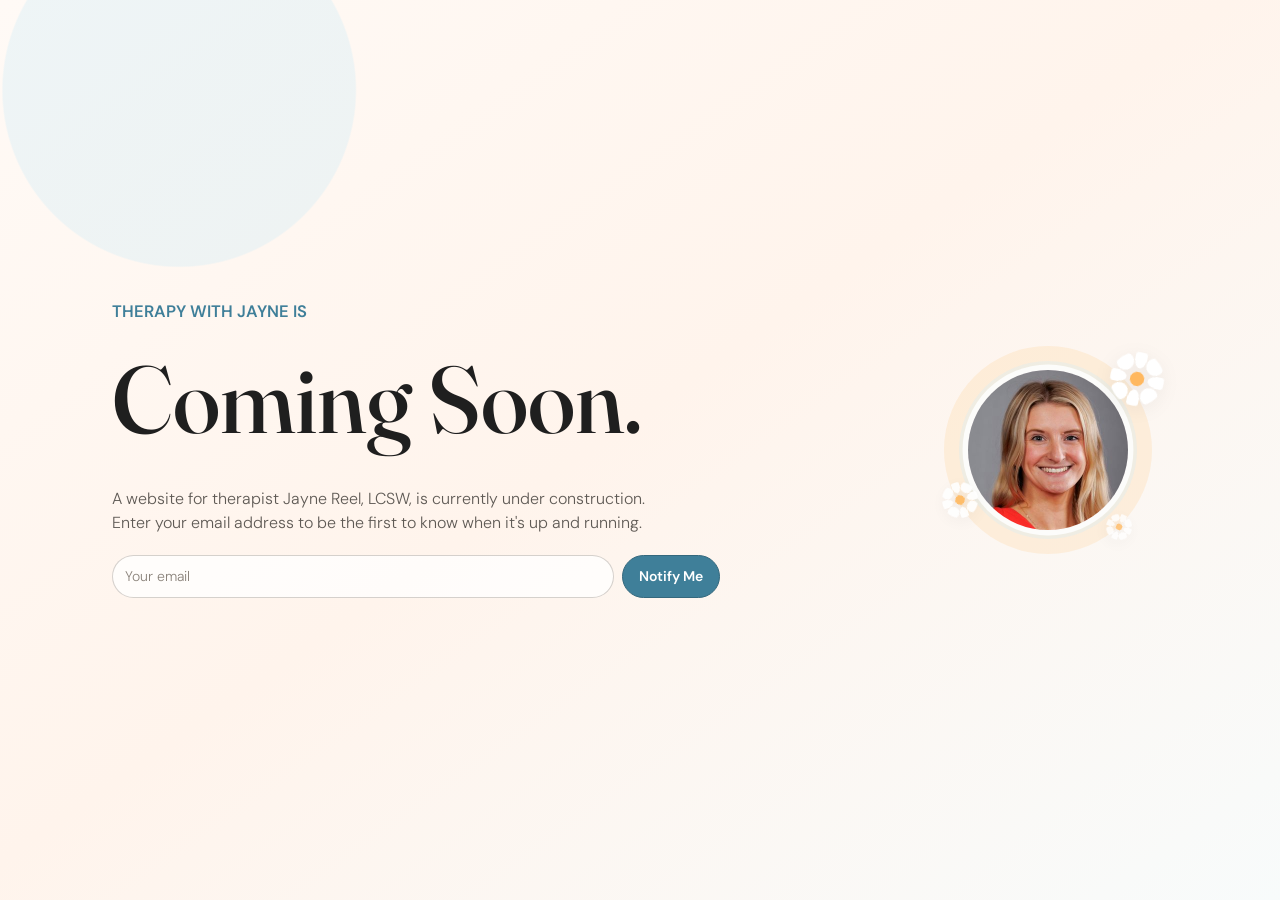
==== commit f703f6e6: "form styling fix" ====
--- a/index.html
+++ b/index.html
@@ -14,34 +14,34 @@
       <section class="coming-soon-hero" aria-labelledby="coming-soon-heading">
         <div class="container coming-soon-layout">
           <div class="coming-soon-copy stack">
-            <h1 id="coming-soon-heading">Therapy With Jayne is coming soon.</h1>
-            <p class="coming-soon-lede">
-              A therapy website for Jayne Reel, LMSW, PMH-C, is currently in progress. Check back soon!
-            </p>
-            <section class="waitlist-section">
-            <div class="waitlist-card">
-              <h2>Want to hear when we go live?</h2>
-              <p>We'll send you a message when we're up and running.</p>
+            <h1 id="coming-soon-heading">
+              <span class="coming-soon-kicker">Therapy With Jayne is</span>
+              <span class="coming-soon-title">Coming Soon.</span>
+            </h1>
+            <!-- <p class="coming-soon-lede">
+              A website for therapist Jayne Reel, LCSW, is currently in progress. Check back soon!
+            </p> -->
+
+            <section class="waitlist-section" aria-labelledby="waitlist-heading">
+              <!-- <h2 id="waitlist-heading">Want to hear when it's live?</h2> -->
+              <p>A website for therapist Jayne Reel, LCSW, is currently under construction. Enter your email address to be the first to know when it's up and running.</p>
 
               <form id="waitlist-form" class="waitlist-form">
-                <label for="email">Email address</label>
-
                 <div class="waitlist-input-row">
                   <input
                     type="email"
                     id="email"
                     name="email"
-                    placeholder="you@example.com"
+                    placeholder="Your email"
                     autocomplete="email"
                     required
-                  />
+                  >
 
                   <button type="submit" id="waitlist-submit">
-                    Join waitlist
+                    Notify Me
                   </button>
                 </div>
 
-                <!-- Honeypot field: hidden from real users, catches some bots -->
                 <input
                   type="text"
                   id="company"
@@ -50,76 +50,74 @@
                   tabindex="-1"
                   aria-hidden="true"
                   class="honeypot"
-                />
+                >
 
                 <p id="waitlist-message" class="waitlist-message" aria-live="polite"></p>
               </form>
-            </div>
-          </section>
+            </section>
 
+            <script>
+              const waitlistForm = document.getElementById("waitlist-form");
+              const waitlistEmail = document.getElementById("email");
+              const waitlistCompany = document.getElementById("company");
+              const waitlistMessage = document.getElementById("waitlist-message");
+              const waitlistSubmit = document.getElementById("waitlist-submit");
 
-          <script>
-            const waitlistForm = document.getElementById("waitlist-form");
-            const waitlistEmail = document.getElementById("email");
-            const waitlistCompany = document.getElementById("company");
-            const waitlistMessage = document.getElementById("waitlist-message");
-            const waitlistSubmit = document.getElementById("waitlist-submit");
+              const WAITLIST_ENDPOINT = "https://jayne-therapy-waitlist-api.vercel.app/api/subscribe";
 
-            const WAITLIST_ENDPOINT = "https://jayne-therapy-waitlist-api.vercel.app/api/subscribe";
+              function setMessage(text, type) {
+                waitlistMessage.textContent = text;
+                waitlistMessage.className = "waitlist-message";
 
-            function setMessage(text, type) {
-              waitlistMessage.textContent = text;
-              waitlistMessage.className = "waitlist-message";
-
-              if (type) {
-                waitlistMessage.classList.add(type);
-              }
-            }
-
-            waitlistForm.addEventListener("submit", async function (event) {
-              event.preventDefault();
-
-              const email = waitlistEmail.value.trim();
-
-              if (!email) {
-                setMessage("Please enter your email address.", "error");
-                return;
+                if (type) {
+                  waitlistMessage.classList.add(type);
+                }
               }
 
-              waitlistSubmit.disabled = true;
-              waitlistSubmit.textContent = "Joining...";
-              setMessage("", "");
+              waitlistForm.addEventListener("submit", async function (event) {
+                event.preventDefault();
 
-              try {
-                const response = await fetch(WAITLIST_ENDPOINT, {
-                  method: "POST",
-                  headers: {
-                    "Content-Type": "application/json"
-                  },
-                  body: JSON.stringify({
-                    email: email,
-                    company: waitlistCompany.value,
-                    source: "github-pages-waitlist"
-                  })
-                });
+                const email = waitlistEmail.value.trim();
 
-                const result = await response.json();
-
-                if (!response.ok) {
-                  setMessage(result.error || "Something went wrong. Please try again.", "error");
+                if (!email) {
+                  setMessage("Please enter your email address.", "error");
                   return;
                 }
 
-                setMessage("You’re on the list.", "success");
-                waitlistForm.reset();
-              } catch (error) {
-                setMessage("Could not submit. Please try again.", "error");
-              } finally {
-                waitlistSubmit.disabled = false;
-                waitlistSubmit.textContent = "Join waitlist";
-              }
-            });
-          </script>
+                waitlistSubmit.disabled = true;
+                waitlistSubmit.textContent = "Submitting...";
+                setMessage("", "");
+
+                try {
+                  const response = await fetch(WAITLIST_ENDPOINT, {
+                    method: "POST",
+                    headers: {
+                      "Content-Type": "application/json"
+                    },
+                    body: JSON.stringify({
+                      email: email,
+                      company: waitlistCompany.value,
+                      source: "github-pages-waitlist"
+                    })
+                  });
+
+                  const result = await response.json();
+
+                  if (!response.ok) {
+                    setMessage(result.error || "Something went wrong. Please try again.", "error");
+                    return;
+                  }
+
+                  setMessage("You're on the list.", "success");
+                  waitlistForm.reset();
+                } catch (error) {
+                  setMessage("Could not submit. Please try again.", "error");
+                } finally {
+                  waitlistSubmit.disabled = false;
+                  waitlistSubmit.textContent = "Notify Me";
+                }
+              });
+            </script>
           </div>
 
           <div class="coming-soon-visual" aria-label="Portrait of Jayne Reel">
--- a/styles.css
+++ b/styles.css
@@ -978,14 +978,9 @@
   padding-top: 0;
   overflow-x: hidden;
   background:
-    radial-gradient(circle at 12% 18%, color-mix(in srgb, var(--color-brand-primary-soft) 52%, transparent) 0 8rem, transparent 8.1rem),
-    radial-gradient(circle at 88% 84%, color-mix(in srgb, var(--color-brand-accent-soft) 64%, transparent) 0 10rem, transparent 10.1rem),
+    radial-gradient(circle at 14% 10%, color-mix(in srgb, var(--color-brand-primary-soft) 34%, transparent) 0 11rem, transparent 11.1rem),
     linear-gradient(145deg, #fffaf6 0%, #fff4ec 48%, #f8fbfb 100%);
 }
-
-/* .coming-soon-page section {
-  min-height: auto;
-} */
 
 .coming-soon-hero {
   position: relative;
@@ -994,66 +989,199 @@
   align-items: center;
   min-height: 100vh;
   min-height: 100svh;
-  padding-block: clamp(4rem, 8vw, 7rem);
+  padding-block: clamp(3rem, 6vw, 4.75rem);
 }
 
 .coming-soon-hero::before,
 .coming-soon-hero::after {
-  position: absolute;
-  z-index: -1;
-  content: "";
-  pointer-events: none;
-}
-
-.coming-soon-hero::before {
-  top: 14%;
-  left: 8%;
-  width: clamp(4.5rem, 9vw, 8rem);
-  aspect-ratio: 1;
-  border: 1px solid color-mix(in srgb, var(--color-brand-secondary) 20%, transparent);
-  border-radius: 42% 58% 52% 48% / 48% 44% 56% 52%;
-  background: color-mix(in srgb, var(--color-brand-secondary-soft) 20%, transparent);
-  transform: rotate(-14deg);
-}
-
-.coming-soon-hero::after {
-  right: 8%;
-  bottom: 12%;
-  width: clamp(5rem, 10vw, 8.5rem);
-  aspect-ratio: 1;
-  border-radius: var(--radius-full);
-  background:
-    radial-gradient(circle at 50% 50%, transparent 0 45%, color-mix(in srgb, var(--color-brand-primary) 24%, transparent) 46% 52%, transparent 53%);
+  display: none;
 }
 
 .coming-soon-layout {
   position: relative;
   display: grid;
-  grid-template-columns: minmax(0, 0.95fr) minmax(13rem, 0.36fr);
-  gap: clamp(3rem, 8vw, 5.5rem);
+  grid-template-columns: minmax(0, 1fr) minmax(11rem, 0.34fr);
+  gap: clamp(3rem, 8vw, 6rem);
   align-items: center;
   width: 100%;
-  max-width: 64rem;
+  max-width: 70rem;
 }
 
 .coming-soon-copy {
-  max-width: 43rem;
-  gap: var(--space-5);
+  align-items: flex-start;
+  width: 100%;
+  max-width: 50rem;
+  gap: clamp(1.2rem, 2.6vw, 1.75rem);
 }
 
 .coming-soon-copy h1 {
-  max-width: 42rem;
+  display: grid;
+  gap: var(--space-8);
+  max-width: 100%;
+  margin: 0;
   color: var(--color-text-primary);
-  font-size: clamp(3rem, 6vw, 5.5rem);
   letter-spacing: 0;
 }
 
+.coming-soon-kicker {
+  color: var(--color-brand-primary);
+  font-family: var(--font-family-base);
+  font-size: clamp(0.9rem, 1.3vw, 1.15rem);
+  font-weight: var(--font-weight-semibold);
+  line-height: 1.2;
+  text-transform: uppercase;
+}
+
+.coming-soon-title {
+  display: block;
+  font-family: var(--font-family-heading);
+  font-size: clamp(3.9rem, 7.4vw, 6.45rem);
+  font-weight: var(--font-weight-medium);
+  line-height: 0.94;
+  text-transform: none;
+}
+
 .coming-soon-lede {
-  max-width: 37rem;
+  max-width: 45rem;
   margin: 0;
   color: var(--color-text-secondary);
-  font-size: clamp(1.125rem, 2vw, 1.35rem);
+  font-size: clamp(1.05rem, 1.7vw, 1.28rem);
   line-height: var(--line-height-loose);
+}
+
+.waitlist-section {
+  min-height: auto;
+  width: min(100%, 39rem);
+  /* margin-top: clamp(2.25rem, 6vw, 4.5rem); */
+}
+
+.waitlist-section h2 {
+  max-width: 38rem;
+  margin: 0;
+  color: var(--color-text-primary);
+  font-family: var(--font-family-heading);
+  font-size: clamp(1.55rem, 2.6vw, 2.1rem);
+  font-weight: var(--font-weight-medium);
+  line-height: 1.12;
+}
+
+.waitlist-section > p {
+  max-width: 34rem;
+  margin: var(--space-3) 0 var(--space-5);
+  color: var(--color-text-secondary);
+  font-size: var(--font-size-md);
+  line-height: var(--line-height-base);
+}
+
+.waitlist-form {
+  display: grid;
+  gap: var(--space-2);
+  width: min(100%, 38rem);
+  text-align: left;
+}
+
+.waitlist-form label {
+  color: var(--color-brand-primary);
+  font-size: var(--font-size-sm);
+  font-weight: var(--font-weight-semibold);
+}
+
+.waitlist-input-row {
+  display: grid;
+  grid-template-columns: minmax(0, 1fr) auto;
+  gap: var(--space-2);
+  align-items: stretch;
+}
+
+.waitlist-input-row input {
+  width: 100%;
+  min-width: 0;
+  min-height: 2.7rem;
+  padding: 0 var(--space-3);
+  border: 1px solid color-mix(in srgb, var(--color-text-muted) 36%, transparent);
+  border-radius: 999px;
+  background: color-mix(in srgb, var(--color-surface) 74%, transparent);
+  color: var(--color-text-primary);
+  font: inherit;
+  font-size: var(--font-size-sm);
+  transition:
+    border-color var(--transition-base),
+    box-shadow var(--transition-base);
+}
+
+.waitlist-input-row input::placeholder {
+  color: var(--color-text-muted);
+}
+
+.waitlist-input-row input:focus {
+  outline: none;
+  border-color: var(--color-brand-primary);
+  box-shadow: 0 0 0 3px color-mix(in srgb, var(--color-brand-primary) 14%, transparent);
+}
+
+.waitlist-input-row button {
+  display: inline-flex;
+  align-items: center;
+  justify-content: center;
+  min-height: 2.7rem;
+  padding: 0 var(--space-4);
+  border: 1px solid color-mix(in srgb, var(--color-brand-primary) 82%, black);
+  border-radius: 999px;
+  background: var(--color-brand-primary);
+  color: var(--color-text-inverse);
+  font: inherit;
+  font-size: var(--font-size-sm);
+  font-weight: var(--font-weight-semibold);
+  cursor: pointer;
+  white-space: nowrap;
+  transition:
+    background var(--transition-base),
+    border-color var(--transition-base),
+    transform var(--transition-fast);
+}
+
+.waitlist-input-row button:hover,
+.waitlist-input-row button:focus-visible {
+  background: color-mix(in srgb, var(--color-brand-primary) 88%, black);
+  border-color: color-mix(in srgb, var(--color-brand-primary) 78%, black);
+  transform: translateY(-1px);
+}
+
+.waitlist-input-row button:focus-visible {
+  outline: 3px solid color-mix(in srgb, var(--color-brand-primary) 28%, transparent);
+  outline-offset: 2px;
+}
+
+.waitlist-input-row button:disabled {
+  opacity: 0.68;
+  transform: none;
+  cursor: not-allowed;
+}
+
+.waitlist-message {
+  margin: 0;
+  color: var(--color-text-secondary);
+  font-size: var(--font-size-sm);
+  font-weight: var(--font-weight-medium);
+}
+
+.waitlist-message:empty {
+  display: none;
+}
+
+.waitlist-message.success {
+  color: var(--color-success);
+}
+
+.waitlist-message.error {
+  color: var(--color-error);
+}
+
+.honeypot {
+  position: absolute;
+  left: -9999px;
+  opacity: 0;
+  pointer-events: none;
 }
 
 .coming-soon-note {
@@ -1074,8 +1202,10 @@
   display: grid;
   place-items: center;
   justify-items: center;
-  margin: 0;
-  min-height: 22rem;
+  justify-self: end;
+  width: min(100%, 15rem);
+  min-height: 14rem;
+  margin: 0;
 }
 
 .coming-soon-portrait {
@@ -1083,14 +1213,14 @@
   z-index: 1;
   margin: 0;
   overflow: hidden;
-  width: min(100%, 11.5rem);
+  width: min(100%, 10rem);
   aspect-ratio: 1;
   border-radius: var(--radius-full);
   background: var(--color-surface-muted);
   box-shadow:
-    0 0 0 0.55rem color-mix(in srgb, var(--color-surface) 84%, transparent),
-    0 0 0 0.9rem color-mix(in srgb, var(--color-brand-primary-soft) 36%, transparent),
-    var(--shadow-md);
+    0 0 0 0.34rem color-mix(in srgb, var(--color-surface) 84%, transparent),
+    0 0 0 0.56rem color-mix(in srgb, var(--color-brand-primary-soft) 30%, transparent),
+    var(--shadow-sm);
 }
 
 .coming-soon-portrait img {
@@ -1103,10 +1233,10 @@
 .coming-soon-visual::before {
   position: absolute;
   inset: 50% auto auto 50%;
-  width: 15rem;
+  width: 13rem;
   aspect-ratio: 1;
   border-radius: 50%;
-  background: color-mix(in srgb, var(--color-brand-secondary-soft) 22%, transparent);
+  background: color-mix(in srgb, var(--color-brand-secondary-soft) 16%, transparent);
   content: "";
   transform: translate(-50%, -50%);
 }
@@ -1129,33 +1259,33 @@
     radial-gradient(ellipse at 78% 78%, var(--petal-color) 0 14%, transparent 15%),
     radial-gradient(ellipse at 22% 78%, var(--petal-color) 0 14%, transparent 15%),
     radial-gradient(ellipse at 22% 22%, var(--petal-color) 0 14%, transparent 15%);
-  filter: drop-shadow(0 0.45rem 0.85rem rgb(0 0 0 / 0.08));
+  filter: drop-shadow(0 0.3rem 0.55rem rgb(0 0 0 / 0.06));
 }
 
 .daisy-large {
-  --daisy-size: 4.8rem;
-  top: 1.5rem;
-  right: 0.6rem;
+  --daisy-size: 3.4rem;
+  top: 0.85rem;
+  right: 0.25rem;
   transform: rotate(12deg);
 }
 
 .daisy-small {
-  --daisy-size: 3rem;
-  bottom: 3.3rem;
-  left: 1.1rem;
+  --daisy-size: 2.25rem;
+  bottom: 2.75rem;
+  left: 0.9rem;
   opacity: 0.9;
   transform: rotate(-18deg);
 }
 
 .daisy-tiny {
-  --daisy-size: 2.25rem;
-  right: 2.7rem;
+  --daisy-size: 1.65rem;
+  right: 2.2rem;
   bottom: 1.35rem;
   opacity: 0.78;
   transform: rotate(24deg);
 }
 
-@media (max-width: 900px) {
+@media (max-width: 760px) {
   .coming-soon-hero {
     min-height: 100vh;
     min-height: 100svh;
@@ -1168,12 +1298,26 @@
     text-align: center;
   }
 
+  .coming-soon-copy {
+    align-items: center;
+  }
+
   .coming-soon-visual {
-    width: min(100%, 22rem);
-    min-height: 18rem;
+    justify-self: center;
+    width: min(100%, 12rem);
+    min-height: 10rem;
   }
 
   .coming-soon-lede {
+    margin-inline: auto;
+  }
+
+  .waitlist-section h2,
+  .waitlist-section > p {
+    margin-inline: auto;
+  }
+
+  .waitlist-form {
     margin-inline: auto;
   }
 }
@@ -1182,7 +1326,6 @@
   .coming-soon-page {
     background:
       radial-gradient(circle at 8% 10%, color-mix(in srgb, var(--color-brand-primary-soft) 45%, transparent) 0 5.5rem, transparent 5.6rem),
-      radial-gradient(circle at 96% 88%, color-mix(in srgb, var(--color-brand-accent-soft) 58%, transparent) 0 7rem, transparent 7.1rem),
       linear-gradient(145deg, #fffaf6 0%, #fff4ec 48%, #f8fbfb 100%);
   }
 
@@ -1191,27 +1334,20 @@
     padding-block: clamp(2.75rem, 8vh, 4rem);
   }
 
-  .coming-soon-hero::before {
-    top: 4%;
-    left: auto;
-    right: -1.8rem;
-    width: 5.4rem;
-  }
-
-  .coming-soon-hero::after {
-    right: auto;
-    bottom: 2rem;
-    left: -2.4rem;
-    width: 5.8rem;
-  }
-
   .coming-soon-layout {
     gap: var(--space-8);
   }
 
   .coming-soon-copy h1 {
-    font-size: clamp(2.4rem, 13vw, 3.35rem);
     line-height: 1;
+  }
+
+  .coming-soon-kicker {
+    font-size: clamp(0.82rem, 3.6vw, 1rem);
+  }
+
+  .coming-soon-title {
+    font-size: clamp(3.35rem, 14.8vw, 4.65rem);
   }
 
   .coming-soon-lede {
@@ -1219,39 +1355,47 @@
     line-height: 1.6;
   }
 
+  .waitlist-input-row {
+    grid-template-columns: 1fr;
+  }
+
+  .waitlist-input-row button {
+    width: 100%;
+  }
+
   .coming-soon-visual {
-    width: min(100%, 18rem);
-    min-height: 14.5rem;
+    width: min(100%, 12rem);
+    min-height: 10rem;
   }
 
   .coming-soon-portrait {
-    width: min(58vw, 10.5rem);
+    width: min(44vw, 7.75rem);
     box-shadow:
-      0 0 0 0.42rem color-mix(in srgb, var(--color-surface) 84%, transparent),
-      0 0 0 0.7rem color-mix(in srgb, var(--color-brand-primary-soft) 36%, transparent),
-      var(--shadow-md);
+      0 0 0 0.34rem color-mix(in srgb, var(--color-surface) 84%, transparent),
+      0 0 0 0.56rem color-mix(in srgb, var(--color-brand-primary-soft) 30%, transparent),
+      var(--shadow-sm);
   }
 
   .coming-soon-visual::before {
-    width: min(72vw, 13rem);
+    width: min(54vw, 10rem);
   }
 
   .daisy-large {
-    --daisy-size: 3.55rem;
-    top: 0.25rem;
-    right: 1.1rem;
+    --daisy-size: 2.75rem;
+    top: 1.1rem;
+    right: 0.8rem;
   }
 
   .daisy-small {
-    --daisy-size: 2.35rem;
-    bottom: 2.4rem;
-    left: 1.3rem;
+    --daisy-size: 1.85rem;
+    bottom: 2.25rem;
+    left: 1.35rem;
   }
 
   .daisy-tiny {
-    --daisy-size: 1.8rem;
-    right: 2.5rem;
-    bottom: 0.9rem;
+    --daisy-size: 1.35rem;
+    right: 2.2rem;
+    bottom: 1.2rem;
   }
 
   .coming-soon-note {
@@ -1270,16 +1414,24 @@
   }
 
   .coming-soon-copy h1 {
-    font-size: clamp(2.1rem, 12vw, 2.8rem);
+    gap: var(--space-1);
   }
 
   .coming-soon-lede {
     font-size: var(--font-size-md);
   }
 
+  .coming-soon-title {
+    font-size: clamp(2.85rem, 14.6vw, 3.75rem);
+  }
+
+  .waitlist-section h2 {
+    font-size: var(--font-size-xl);
+  }
+
   .coming-soon-visual {
-    width: min(100%, 16rem);
-    min-height: 13rem;
+    width: min(100%, 11rem);
+    min-height: 9.5rem;
   }
 }
 
@@ -2736,94 +2888,6 @@
   background: var(--color-surface);
   border: 1px solid var(--color-border);
 }
- .waitlist-section {
-    padding: 4rem 1.5rem;
-  }
-
-  .waitlist-card {
-    max-width: 560px;
-    margin: 0 auto;
-    padding: 2rem;
-    border-radius: 24px;
-    background: #fffaf4;
-    border: 1px solid rgba(0, 0, 0, 0.08);
-  }
-
-  .waitlist-card h2 {
-    margin: 0 0 0.5rem;
-    font-size: 2rem;
-    line-height: 1.1;
-  }
-
-  .waitlist-card p {
-    margin: 0 0 1.5rem;
-  }
-
-  .waitlist-form label {
-    display: block;
-    margin-bottom: 0.5rem;
-    font-weight: 600;
-  }
-
-  .waitlist-input-row {
-    display: flex;
-    gap: 0.75rem;
-  }
-
-  .waitlist-input-row input {
-    flex: 1;
-    min-width: 0;
-    padding: 0.9rem 1rem;
-    border-radius: 999px;
-    border: 1px solid rgba(0, 0, 0, 0.2);
-    font: inherit;
-  }
-
-  .waitlist-input-row button {
-    padding: 0.9rem 1.2rem;
-    border-radius: 999px;
-    border: none;
-    background: #1f4f46;
-    color: white;
-    font: inherit;
-    font-weight: 600;
-    cursor: pointer;
-  }
-
-  .waitlist-input-row button:disabled {
-    opacity: 0.65;
-    cursor: not-allowed;
-  }
-
-  .waitlist-message {
-    margin-top: 0.85rem;
-    font-size: 0.95rem;
-  }
-
-  .waitlist-message.success {
-    color: #1f6b4f;
-  }
-
-  .waitlist-message.error {
-    color: #a33a2f;
-  }
-
-  .honeypot {
-    position: absolute;
-    left: -9999px;
-    opacity: 0;
-    pointer-events: none;
-  }
-
-  @media (max-width: 600px) {
-    .waitlist-input-row {
-      flex-direction: column;
-    }
-
-    .waitlist-input-row button {
-      width: 100%;
-    }
-  }
 @media (max-width: 768px) {
   .ds-type-specimen {
     grid-template-columns: 1fr;
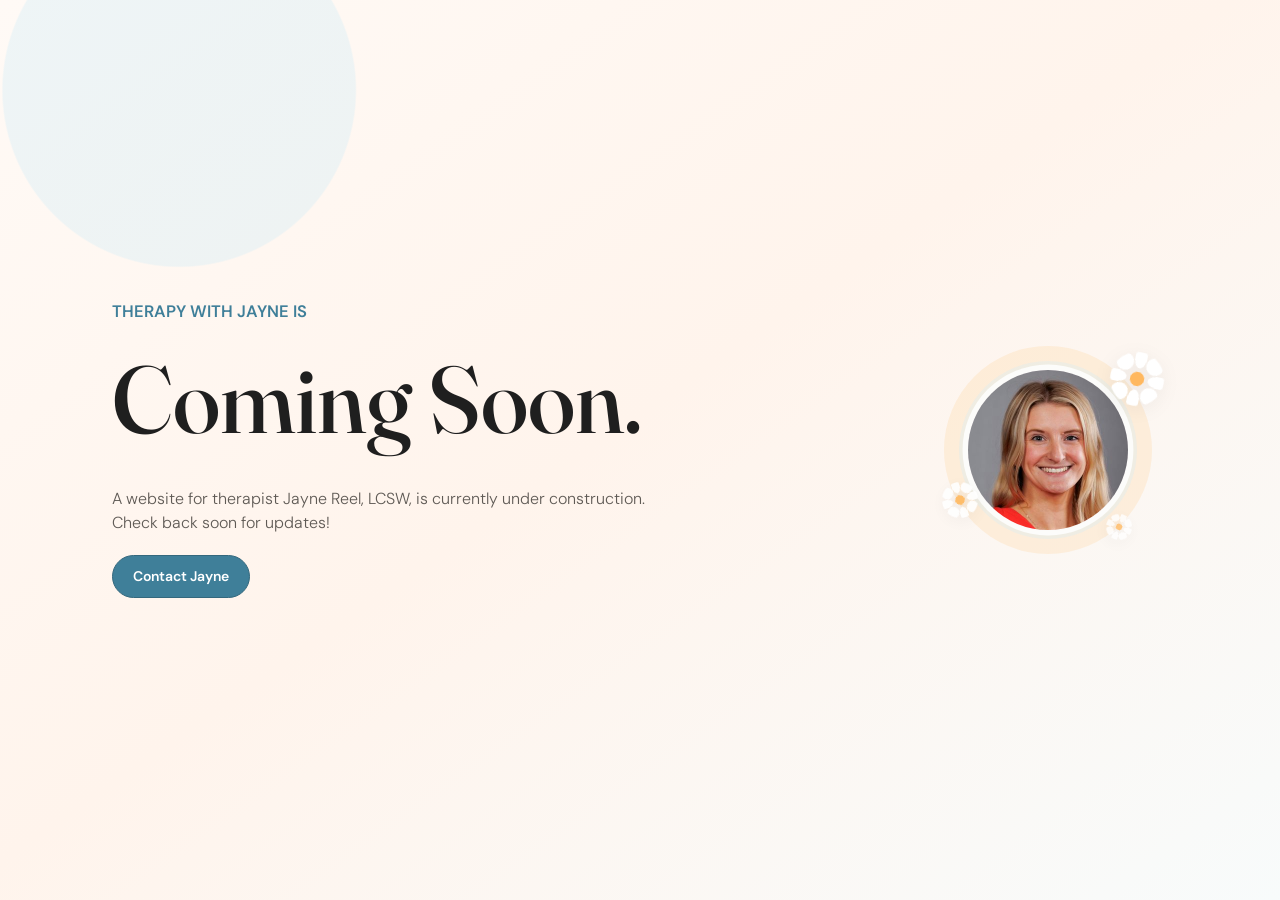
==== commit 9c25c978: "coming soon page - new form popup" ====
--- a/index.html
+++ b/index.html
@@ -3,7 +3,7 @@
   <head>
     <meta charset="utf-8">
     <meta name="viewport" content="width=device-width, initial-scale=1">
-    <meta name="description" content="Therapy With Jayne is coming soon.">
+    <meta name="description" content="Therapy With Jayne is coming soon. Contact Jayne Reel, LCSW.">
     <title>Coming Soon | Therapy With Jayne</title>
     <link rel="icon" type="image/png" href="assets/images/favicon.png">
     <link rel="apple-touch-icon" href="assets/images/favicon.png">
@@ -22,82 +22,187 @@
               A website for therapist Jayne Reel, LCSW, is currently in progress. Check back soon!
             </p> -->
 
-            <section class="waitlist-section" aria-labelledby="waitlist-heading">
-              <!-- <h2 id="waitlist-heading">Want to hear when it's live?</h2> -->
-              <p>A website for therapist Jayne Reel, LCSW, is currently under construction. Enter your email address to be the first to know when it's up and running.</p>
-
-              <form id="waitlist-form" class="waitlist-form">
-                <div class="waitlist-input-row">
-                  <input
-                    type="email"
-                    id="email"
-                    name="email"
-                    placeholder="Your email"
-                    autocomplete="email"
-                    required
-                  >
-
-                  <button type="submit" id="waitlist-submit">
-                    Notify Me
-                  </button>
+            <section class="contact-section" aria-labelledby="contact-heading">
+              <!-- <h2 id="contact-heading">Want to get in touch?</h2> -->
+              <p>A website for therapist Jayne Reel, LCSW, is currently under construction. Check back soon for updates!</p>
+
+              <button type="button" id="contact-toggle" class="contact-toggle" aria-controls="contact-modal" aria-expanded="false">
+                Contact Jayne
+              </button>
+
+              <div id="contact-modal" class="contact-modal" role="dialog" aria-modal="true" aria-labelledby="contact-modal-heading" hidden>
+                <div class="contact-modal-backdrop" data-contact-close></div>
+                <div class="contact-modal-panel">
+                  <div class="contact-modal-header">
+                    <div>
+                      <h3 id="contact-modal-heading">Contact Jayne</h3>
+                      <p>Send a message and Jayne will follow up with you.</p>
+                    </div>
+
+                    <button type="button" class="contact-close" aria-label="Close contact form" data-contact-close>
+                      <span aria-hidden="true">&times;</span>
+                    </button>
+                  </div>
+
+                  <form id="contact-form" class="contact-form">
+                    <div class="contact-field">
+                      <label for="name">Name</label>
+                      <input
+                        type="text"
+                        id="name"
+                        name="name"
+                        placeholder="Your name"
+                        autocomplete="name"
+                        required
+                      >
+                    </div>
+
+                    <div class="contact-field">
+                      <label for="email">Email</label>
+                      <input
+                        type="email"
+                        id="email"
+                        name="email"
+                        placeholder="Your email"
+                        autocomplete="email"
+                        required
+                      >
+                    </div>
+
+                    <div class="contact-field">
+                      <label for="message">Message</label>
+                      <textarea
+                        id="message"
+                        name="message"
+                        placeholder="Your message"
+                        rows="5"
+                        required
+                      ></textarea>
+                    </div>
+
+                    <input
+                      type="text"
+                      id="company"
+                      name="company"
+                      autocomplete="off"
+                      tabindex="-1"
+                      aria-hidden="true"
+                      class="honeypot"
+                    >
+
+                    <button type="submit" id="contact-submit">
+                      Send Message
+                    </button>
+
+                    <p id="contact-message" class="contact-message" aria-live="polite"></p>
+                  </form>
                 </div>
-
-                <input
-                  type="text"
-                  id="company"
-                  name="company"
-                  autocomplete="off"
-                  tabindex="-1"
-                  aria-hidden="true"
-                  class="honeypot"
-                >
-
-                <p id="waitlist-message" class="waitlist-message" aria-live="polite"></p>
-              </form>
+              </div>
             </section>
 
             <script>
-              const waitlistForm = document.getElementById("waitlist-form");
-              const waitlistEmail = document.getElementById("email");
-              const waitlistCompany = document.getElementById("company");
-              const waitlistMessage = document.getElementById("waitlist-message");
-              const waitlistSubmit = document.getElementById("waitlist-submit");
-
-              const WAITLIST_ENDPOINT = "https://jayne-therapy-waitlist-api.vercel.app/api/subscribe";
+              const contactToggle = document.getElementById("contact-toggle");
+              const contactModal = document.getElementById("contact-modal");
+              const contactForm = document.getElementById("contact-form");
+              const contactName = document.getElementById("name");
+              const contactEmail = document.getElementById("email");
+              const contactMessageField = document.getElementById("message");
+              const contactCompany = document.getElementById("company");
+              const contactMessage = document.getElementById("contact-message");
+              const contactSubmit = document.getElementById("contact-submit");
+
+              const CONTACT_ENDPOINT = "https://jayne-therapy-waitlist-api.vercel.app/api/subscribe";
 
               function setMessage(text, type) {
-                waitlistMessage.textContent = text;
-                waitlistMessage.className = "waitlist-message";
+                contactMessage.textContent = text;
+                contactMessage.className = "contact-message";
 
                 if (type) {
-                  waitlistMessage.classList.add(type);
-                }
-              }
-
-              waitlistForm.addEventListener("submit", async function (event) {
+                  contactMessage.classList.add(type);
+                }
+              }
+
+              function openContactModal() {
+                contactModal.hidden = false;
+                document.body.classList.add("modal-open");
+                contactToggle.setAttribute("aria-expanded", "true");
+                setMessage("", "");
+                contactName.focus();
+              }
+
+              function closeContactModal() {
+                contactModal.hidden = true;
+                document.body.classList.remove("modal-open");
+                contactToggle.setAttribute("aria-expanded", "false");
+                contactToggle.focus();
+              }
+
+              function getModalFocusableElements() {
+                return contactModal.querySelectorAll(
+                  'button, input:not(.honeypot), textarea, select, a[href], [tabindex]:not([tabindex="-1"])'
+                );
+              }
+
+              contactToggle.addEventListener("click", function () {
+                openContactModal();
+              });
+
+              contactModal.addEventListener("click", function (event) {
+                if (event.target.closest("[data-contact-close]")) {
+                  closeContactModal();
+                }
+              });
+
+              document.addEventListener("keydown", function (event) {
+                if (event.key === "Escape" && !contactModal.hidden) {
+                  closeContactModal();
+                }
+
+                if (event.key !== "Tab" || contactModal.hidden) {
+                  return;
+                }
+
+                const focusableElements = getModalFocusableElements();
+                const firstElement = focusableElements[0];
+                const lastElement = focusableElements[focusableElements.length - 1];
+
+                if (event.shiftKey && document.activeElement === firstElement) {
+                  event.preventDefault();
+                  lastElement.focus();
+                } else if (!event.shiftKey && document.activeElement === lastElement) {
+                  event.preventDefault();
+                  firstElement.focus();
+                }
+              });
+
+              contactForm.addEventListener("submit", async function (event) {
                 event.preventDefault();
 
-                const email = waitlistEmail.value.trim();
-
-                if (!email) {
-                  setMessage("Please enter your email address.", "error");
+                const name = contactName.value.trim();
+                const email = contactEmail.value.trim();
+                const message = contactMessageField.value.trim();
+
+                if (!name || !email || !message) {
+                  setMessage("Please fill out your name, email, and message.", "error");
                   return;
                 }
 
-                waitlistSubmit.disabled = true;
-                waitlistSubmit.textContent = "Submitting...";
+                contactSubmit.disabled = true;
+                contactSubmit.textContent = "Sending...";
                 setMessage("", "");
 
                 try {
-                  const response = await fetch(WAITLIST_ENDPOINT, {
+                  const response = await fetch(CONTACT_ENDPOINT, {
                     method: "POST",
                     headers: {
                       "Content-Type": "application/json"
                     },
                     body: JSON.stringify({
+                      name: name,
                       email: email,
-                      company: waitlistCompany.value,
-                      source: "github-pages-waitlist"
+                      message: message,
+                      company: contactCompany.value,
+                      source: "github-pages-contact"
                     })
                   });
 
@@ -108,13 +213,13 @@
                     return;
                   }
 
-                  setMessage("You're on the list.", "success");
-                  waitlistForm.reset();
+                  setMessage("Thanks. Your message has been sent.", "success");
+                  contactForm.reset();
                 } catch (error) {
-                  setMessage("Could not submit. Please try again.", "error");
+                  setMessage("Could not send your message. Please try again.", "error");
                 } finally {
-                  waitlistSubmit.disabled = false;
-                  waitlistSubmit.textContent = "Notify Me";
+                  contactSubmit.disabled = false;
+                  contactSubmit.textContent = "Send Message";
                 }
               });
             </script>
--- a/styles.css
+++ b/styles.css
@@ -143,6 +143,10 @@
   font-size: var(--font-size-md);
   font-weight: var(--font-weight-light);
   line-height: var(--line-height-base);
+}
+
+body.modal-open {
+  overflow: hidden;
 }
 
 img,
@@ -1049,13 +1053,13 @@
   line-height: var(--line-height-loose);
 }
 
-.waitlist-section {
+.contact-section {
   min-height: auto;
   width: min(100%, 39rem);
   /* margin-top: clamp(2.25rem, 6vw, 4.5rem); */
 }
 
-.waitlist-section h2 {
+.contact-section h2 {
   max-width: 38rem;
   margin: 0;
   color: var(--color-text-primary);
@@ -1065,7 +1069,7 @@
   line-height: 1.12;
 }
 
-.waitlist-section > p {
+.contact-section > p {
   max-width: 34rem;
   margin: var(--space-3) 0 var(--space-5);
   color: var(--color-text-secondary);
@@ -1073,58 +1077,18 @@
   line-height: var(--line-height-base);
 }
 
-.waitlist-form {
-  display: grid;
-  gap: var(--space-2);
-  width: min(100%, 38rem);
-  text-align: left;
-}
-
-.waitlist-form label {
-  color: var(--color-brand-primary);
-  font-size: var(--font-size-sm);
-  font-weight: var(--font-weight-semibold);
-}
-
-.waitlist-input-row {
-  display: grid;
-  grid-template-columns: minmax(0, 1fr) auto;
-  gap: var(--space-2);
-  align-items: stretch;
-}
-
-.waitlist-input-row input {
-  width: 100%;
-  min-width: 0;
-  min-height: 2.7rem;
-  padding: 0 var(--space-3);
-  border: 1px solid color-mix(in srgb, var(--color-text-muted) 36%, transparent);
-  border-radius: 999px;
-  background: color-mix(in srgb, var(--color-surface) 74%, transparent);
-  color: var(--color-text-primary);
-  font: inherit;
-  font-size: var(--font-size-sm);
-  transition:
-    border-color var(--transition-base),
-    box-shadow var(--transition-base);
-}
-
-.waitlist-input-row input::placeholder {
-  color: var(--color-text-muted);
-}
-
-.waitlist-input-row input:focus {
-  outline: none;
-  border-color: var(--color-brand-primary);
-  box-shadow: 0 0 0 3px color-mix(in srgb, var(--color-brand-primary) 14%, transparent);
-}
-
-.waitlist-input-row button {
+.contact-modal[hidden] {
+  display: none;
+}
+
+.contact-toggle,
+.contact-form button {
   display: inline-flex;
   align-items: center;
   justify-content: center;
   min-height: 2.7rem;
-  padding: 0 var(--space-4);
+  width: fit-content;
+  padding: 0 var(--space-5);
   border: 1px solid color-mix(in srgb, var(--color-brand-primary) 82%, black);
   border-radius: 999px;
   background: var(--color-brand-primary);
@@ -1140,40 +1104,195 @@
     transform var(--transition-fast);
 }
 
-.waitlist-input-row button:hover,
-.waitlist-input-row button:focus-visible {
+.contact-modal {
+  position: fixed;
+  inset: 0;
+  z-index: var(--z-modal);
+  display: grid;
+  place-items: center;
+  padding: clamp(1rem, 4vw, 2rem);
+}
+
+.contact-modal-backdrop {
+  position: absolute;
+  inset: 0;
+  background: rgb(31 31 31 / 0.46);
+}
+
+.contact-modal-panel {
+  position: relative;
+  z-index: 1;
+  display: grid;
+  gap: var(--space-5);
+  width: min(100%, 34rem);
+  max-height: min(44rem, calc(100svh - 2rem));
+  overflow-y: auto;
+  padding: clamp(1.25rem, 4vw, 2rem);
+  padding-top: clamp(2.75rem, 7vw, 3.25rem);
+  border: 1px solid color-mix(in srgb, var(--color-brand-primary-soft) 36%, transparent);
+  border-radius: var(--radius-lg);
+  background:
+    radial-gradient(circle at 8% 0%, color-mix(in srgb, var(--color-brand-primary-soft) 32%, transparent) 0 5.5rem, transparent 5.6rem),
+    var(--color-bg);
+  box-shadow: var(--shadow-lg);
+}
+
+.contact-modal-header {
+  display: grid;
+  grid-template-columns: minmax(0, 1fr) auto;
+  gap: var(--space-4);
+  align-items: start;
+}
+
+.contact-modal-header h3 {
+  margin: 0;
+  color: var(--color-text-primary);
+  font-family: var(--font-family-heading);
+  font-size: clamp(1.65rem, 5vw, 2.15rem);
+  font-weight: var(--font-weight-medium);
+  line-height: 1.1;
+}
+
+.contact-modal-header p {
+  margin: var(--space-2) 0 0;
+  color: var(--color-text-secondary);
+  font-size: var(--font-size-sm);
+  line-height: var(--line-height-base);
+}
+
+.contact-close {
+  position: absolute;
+  top: clamp(0.85rem, 3vw, 1.15rem);
+  right: clamp(0.85rem, 3vw, 1.15rem);
+  display: inline-grid;
+  place-items: center;
+  width: 2.25rem;
+  min-width: 2.25rem;
+  height: 2.25rem;
+  padding: 0;
+  border: 1px solid color-mix(in srgb, var(--color-text-muted) 28%, transparent);
+  border-radius: 999px;
+  background: color-mix(in srgb, var(--color-surface) 78%, transparent);
+  color: var(--color-brand-primary);
+  font: inherit;
+  font-size: 1.45rem;
+  font-weight: var(--font-weight-semibold);
+  line-height: 1;
+  cursor: pointer;
+  transition:
+    background var(--transition-base),
+    border-color var(--transition-base),
+    color var(--transition-base),
+    transform var(--transition-fast);
+}
+
+.contact-close span {
+  transform: translateY(-0.04rem);
+}
+
+.contact-close:hover,
+.contact-close:focus-visible {
+  background: color-mix(in srgb, var(--color-brand-primary-soft) 38%, var(--color-surface));
+  border-color: color-mix(in srgb, var(--color-brand-primary) 54%, transparent);
+  color: color-mix(in srgb, var(--color-brand-primary) 82%, black);
+  transform: translateY(-1px);
+}
+
+.contact-close:focus-visible {
+  outline: 3px solid color-mix(in srgb, var(--color-brand-primary) 24%, transparent);
+  outline-offset: 2px;
+}
+
+.contact-form {
+  display: grid;
+  gap: var(--space-3);
+  width: 100%;
+  text-align: left;
+}
+
+.contact-form label {
+  color: var(--color-brand-primary);
+  font-size: var(--font-size-sm);
+  font-weight: var(--font-weight-semibold);
+}
+
+.contact-field {
+  display: grid;
+  gap: var(--space-1);
+}
+
+.contact-form input,
+.contact-form textarea {
+  width: 100%;
+  min-width: 0;
+  min-height: 2.7rem;
+  padding: 0 var(--space-3);
+  border: 1px solid color-mix(in srgb, var(--color-text-muted) 36%, transparent);
+  border-radius: var(--radius-md);
+  background: color-mix(in srgb, var(--color-surface) 78%, transparent);
+  color: var(--color-text-primary);
+  font: inherit;
+  font-size: var(--font-size-sm);
+  transition:
+    border-color var(--transition-base),
+    box-shadow var(--transition-base);
+}
+
+.contact-form textarea {
+  min-height: 8rem;
+  padding-block: var(--space-3);
+  resize: vertical;
+}
+
+.contact-form input::placeholder,
+.contact-form textarea::placeholder {
+  color: var(--color-text-muted);
+}
+
+.contact-form input:focus,
+.contact-form textarea:focus {
+  outline: none;
+  border-color: var(--color-brand-primary);
+  box-shadow: 0 0 0 3px color-mix(in srgb, var(--color-brand-primary) 14%, transparent);
+}
+
+.contact-toggle:hover,
+.contact-toggle:focus-visible,
+.contact-form button:hover,
+.contact-form button:focus-visible {
   background: color-mix(in srgb, var(--color-brand-primary) 88%, black);
   border-color: color-mix(in srgb, var(--color-brand-primary) 78%, black);
   transform: translateY(-1px);
 }
 
-.waitlist-input-row button:focus-visible {
+.contact-toggle:focus-visible,
+.contact-form button:focus-visible {
   outline: 3px solid color-mix(in srgb, var(--color-brand-primary) 28%, transparent);
   outline-offset: 2px;
 }
 
-.waitlist-input-row button:disabled {
+.contact-form button:disabled {
   opacity: 0.68;
   transform: none;
   cursor: not-allowed;
 }
 
-.waitlist-message {
+.contact-message {
   margin: 0;
   color: var(--color-text-secondary);
   font-size: var(--font-size-sm);
   font-weight: var(--font-weight-medium);
 }
 
-.waitlist-message:empty {
+.contact-message:empty {
   display: none;
 }
 
-.waitlist-message.success {
+.contact-message.success {
   color: var(--color-success);
 }
 
-.waitlist-message.error {
+.contact-message.error {
   color: var(--color-error);
 }
 
@@ -1312,12 +1431,12 @@
     margin-inline: auto;
   }
 
-  .waitlist-section h2,
-  .waitlist-section > p {
+  .contact-section h2,
+  .contact-section > p {
     margin-inline: auto;
   }
 
-  .waitlist-form {
+  .contact-toggle {
     margin-inline: auto;
   }
 }
@@ -1355,12 +1474,25 @@
     line-height: 1.6;
   }
 
-  .waitlist-input-row {
+  .contact-toggle,
+  .contact-form button {
+    width: 100%;
+  }
+
+  .contact-modal {
+    align-items: end;
+    padding: var(--space-3);
+  }
+
+  .contact-modal-panel {
+    width: 100%;
+    max-height: calc(100svh - 1.5rem);
+    border-radius: var(--radius-lg) var(--radius-lg) var(--radius-md) var(--radius-md);
+  }
+
+  .contact-modal-header {
     grid-template-columns: 1fr;
-  }
-
-  .waitlist-input-row button {
-    width: 100%;
+    gap: var(--space-3);
   }
 
   .coming-soon-visual {
@@ -1425,7 +1557,7 @@
     font-size: clamp(2.85rem, 14.6vw, 3.75rem);
   }
 
-  .waitlist-section h2 {
+  .contact-section h2 {
     font-size: var(--font-size-xl);
   }
 
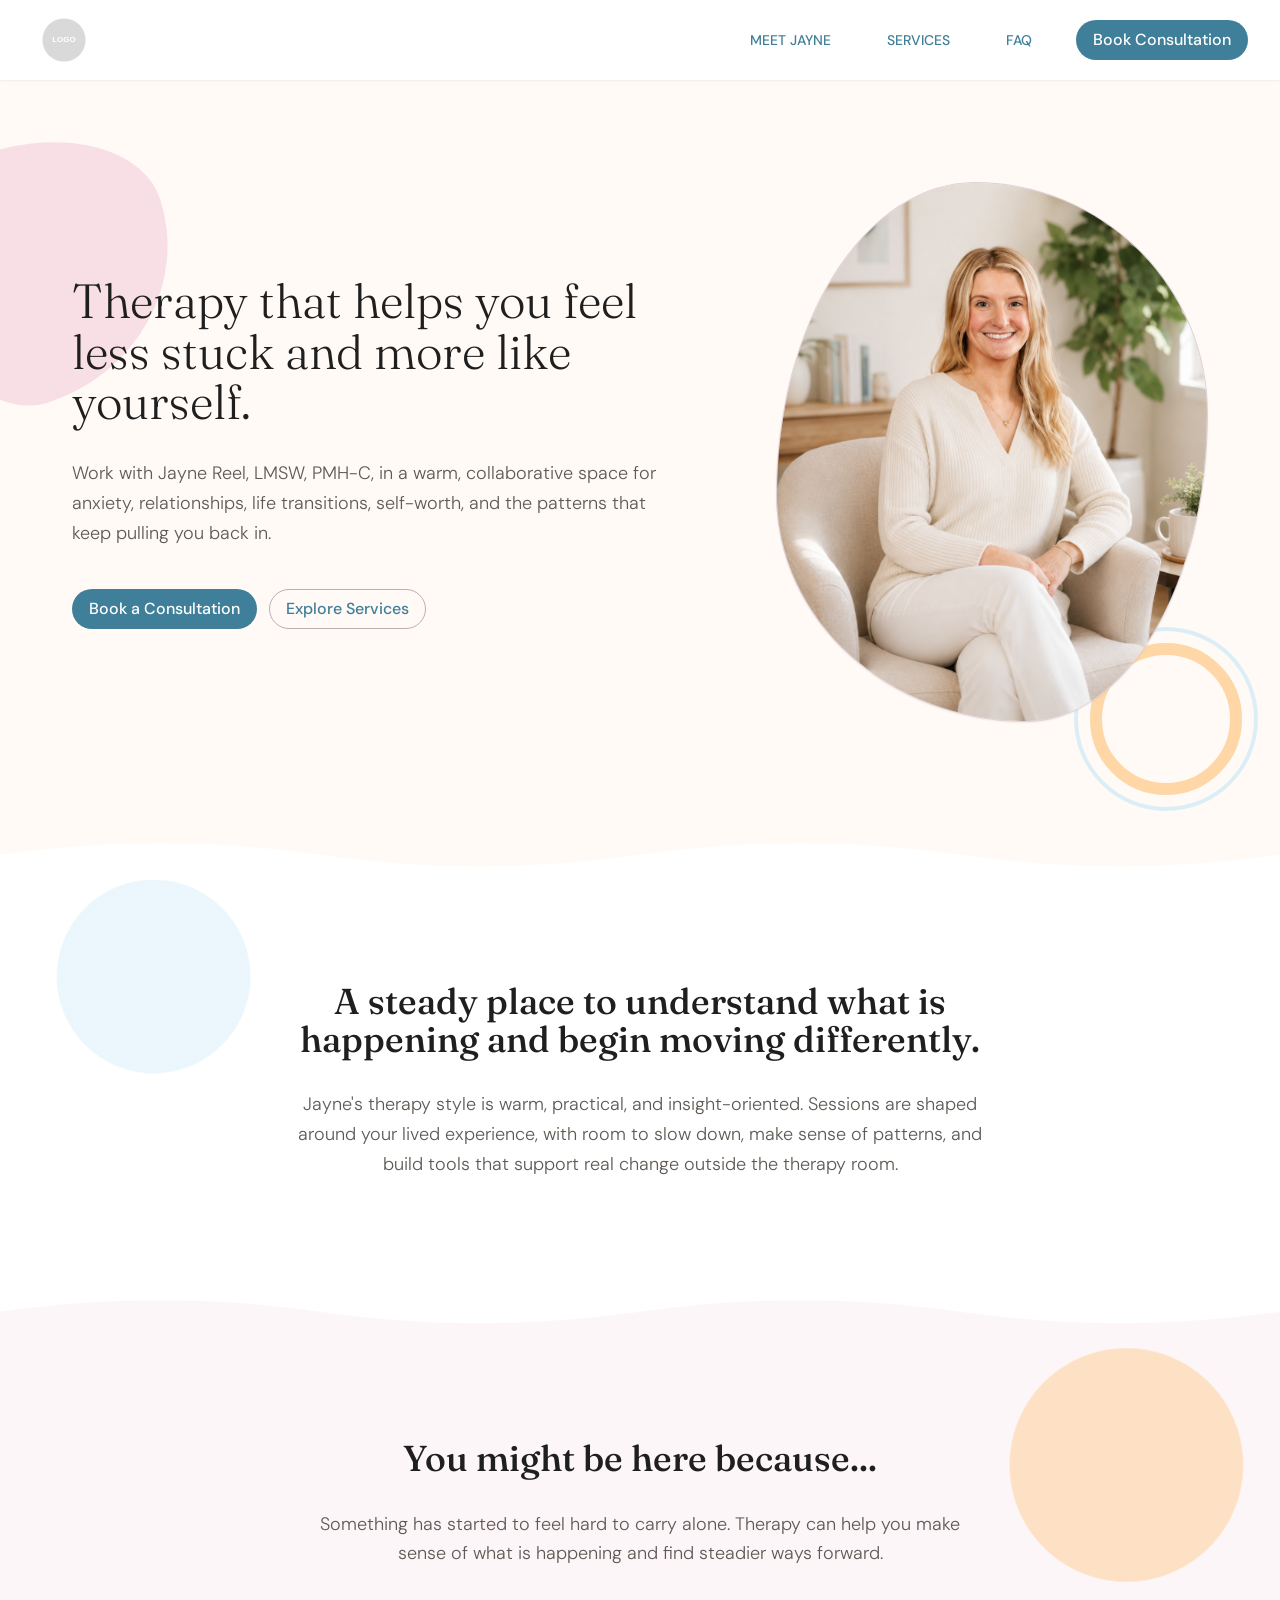
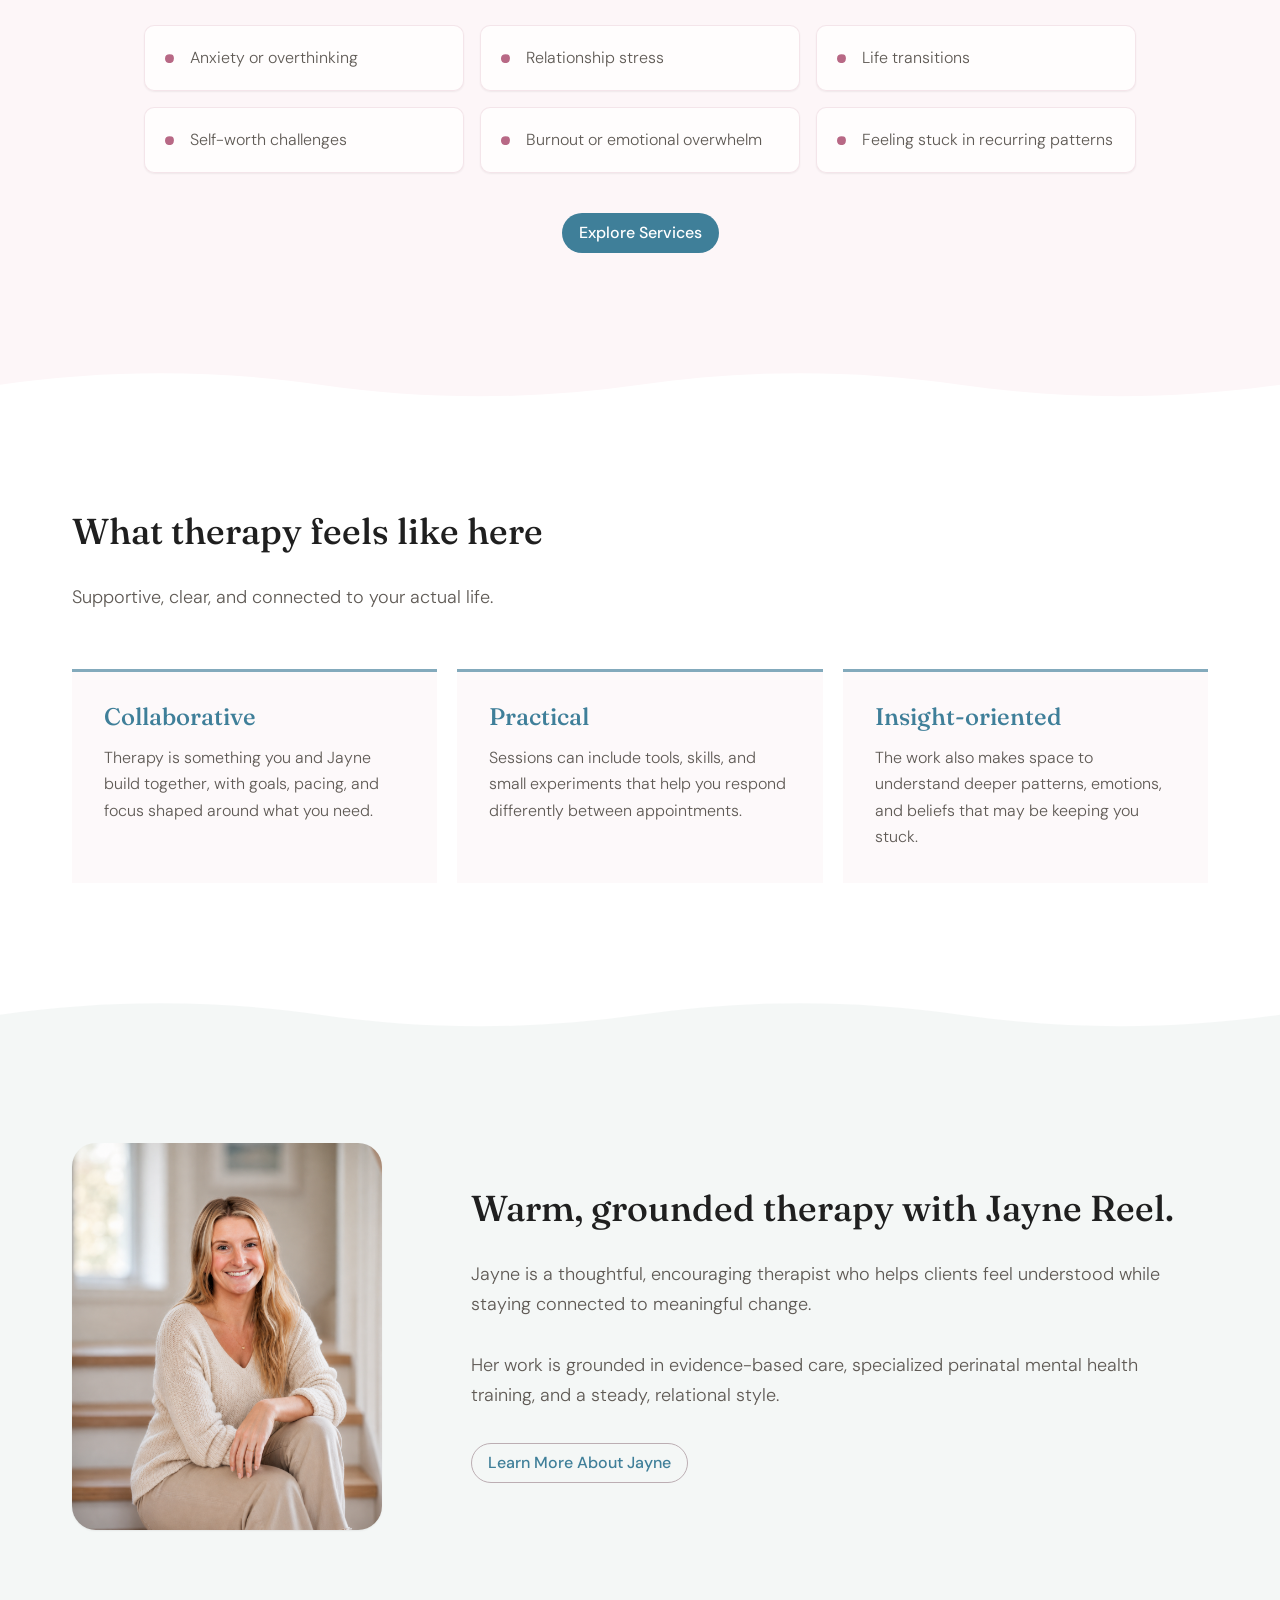
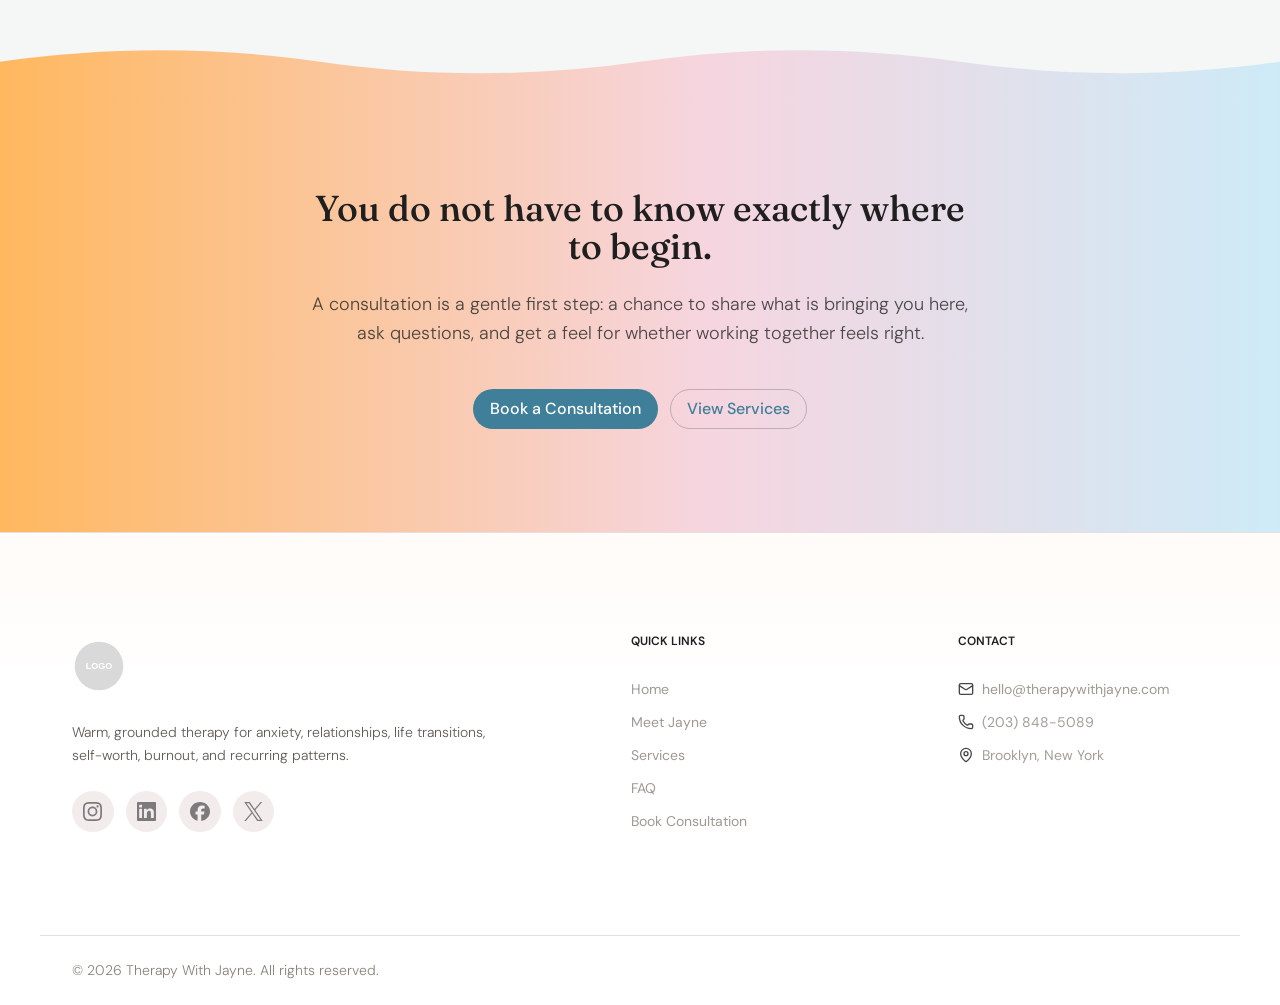
==== commit 4f24396a: "hamburger nav menu collapse" ====
--- a/index.html
+++ b/index.html
@@ -3,238 +3,231 @@
   <head>
     <meta charset="utf-8">
     <meta name="viewport" content="width=device-width, initial-scale=1">
-    <meta name="description" content="Therapy With Jayne is coming soon. Contact Jayne Reel, LCSW.">
-    <title>Coming Soon | Therapy With Jayne</title>
+    <meta name="description" content="Therapy with Jayne Reel, LMSW, PMH-C, for anxiety, relationships, life transitions, self-worth, burnout, and recurring patterns.">
+    <title>Welcome | Therapy With Jayne</title>
     <link rel="icon" type="image/png" href="assets/images/favicon.png">
     <link rel="apple-touch-icon" href="assets/images/favicon.png">
     <link rel="stylesheet" href="styles.css">
   </head>
   <body>
-    <main class="coming-soon-page">
-      <section class="coming-soon-hero" aria-labelledby="coming-soon-heading">
-        <div class="container coming-soon-layout">
-          <div class="coming-soon-copy stack">
-            <h1 id="coming-soon-heading">
-              <span class="coming-soon-kicker">Therapy With Jayne is</span>
-              <span class="coming-soon-title">Coming Soon.</span>
-            </h1>
-            <!-- <p class="coming-soon-lede">
-              A website for therapist Jayne Reel, LCSW, is currently in progress. Check back soon!
-            </p> -->
-
-            <section class="contact-section" aria-labelledby="contact-heading">
-              <!-- <h2 id="contact-heading">Want to get in touch?</h2> -->
-              <p>A website for therapist Jayne Reel, LCSW, is currently under construction. Check back soon for updates!</p>
-
-              <button type="button" id="contact-toggle" class="contact-toggle" aria-controls="contact-modal" aria-expanded="false">
-                Contact Jayne
-              </button>
-
-              <div id="contact-modal" class="contact-modal" role="dialog" aria-modal="true" aria-labelledby="contact-modal-heading" hidden>
-                <div class="contact-modal-backdrop" data-contact-close></div>
-                <div class="contact-modal-panel">
-                  <div class="contact-modal-header">
-                    <div>
-                      <h3 id="contact-modal-heading">Contact Jayne</h3>
-                      <p>Send a message and Jayne will follow up with you.</p>
-                    </div>
-
-                    <button type="button" class="contact-close" aria-label="Close contact form" data-contact-close>
-                      <span aria-hidden="true">&times;</span>
-                    </button>
-                  </div>
-
-                  <form id="contact-form" class="contact-form">
-                    <div class="contact-field">
-                      <label for="name">Name</label>
-                      <input
-                        type="text"
-                        id="name"
-                        name="name"
-                        placeholder="Your name"
-                        autocomplete="name"
-                        required
-                      >
-                    </div>
-
-                    <div class="contact-field">
-                      <label for="email">Email</label>
-                      <input
-                        type="email"
-                        id="email"
-                        name="email"
-                        placeholder="Your email"
-                        autocomplete="email"
-                        required
-                      >
-                    </div>
-
-                    <div class="contact-field">
-                      <label for="message">Message</label>
-                      <textarea
-                        id="message"
-                        name="message"
-                        placeholder="Your message"
-                        rows="5"
-                        required
-                      ></textarea>
-                    </div>
-
-                    <input
-                      type="text"
-                      id="company"
-                      name="company"
-                      autocomplete="off"
-                      tabindex="-1"
-                      aria-hidden="true"
-                      class="honeypot"
-                    >
-
-                    <button type="submit" id="contact-submit">
-                      Send Message
-                    </button>
-
-                    <p id="contact-message" class="contact-message" aria-live="polite"></p>
-                  </form>
-                </div>
-              </div>
-            </section>
-
-            <script>
-              const contactToggle = document.getElementById("contact-toggle");
-              const contactModal = document.getElementById("contact-modal");
-              const contactForm = document.getElementById("contact-form");
-              const contactName = document.getElementById("name");
-              const contactEmail = document.getElementById("email");
-              const contactMessageField = document.getElementById("message");
-              const contactCompany = document.getElementById("company");
-              const contactMessage = document.getElementById("contact-message");
-              const contactSubmit = document.getElementById("contact-submit");
-
-              const CONTACT_ENDPOINT = "https://jayne-therapy-waitlist-api.vercel.app/api/subscribe";
-
-              function setMessage(text, type) {
-                contactMessage.textContent = text;
-                contactMessage.className = "contact-message";
-
-                if (type) {
-                  contactMessage.classList.add(type);
-                }
-              }
-
-              function openContactModal() {
-                contactModal.hidden = false;
-                document.body.classList.add("modal-open");
-                contactToggle.setAttribute("aria-expanded", "true");
-                setMessage("", "");
-                contactName.focus();
-              }
-
-              function closeContactModal() {
-                contactModal.hidden = true;
-                document.body.classList.remove("modal-open");
-                contactToggle.setAttribute("aria-expanded", "false");
-                contactToggle.focus();
-              }
-
-              function getModalFocusableElements() {
-                return contactModal.querySelectorAll(
-                  'button, input:not(.honeypot), textarea, select, a[href], [tabindex]:not([tabindex="-1"])'
-                );
-              }
-
-              contactToggle.addEventListener("click", function () {
-                openContactModal();
-              });
-
-              contactModal.addEventListener("click", function (event) {
-                if (event.target.closest("[data-contact-close]")) {
-                  closeContactModal();
-                }
-              });
-
-              document.addEventListener("keydown", function (event) {
-                if (event.key === "Escape" && !contactModal.hidden) {
-                  closeContactModal();
-                }
-
-                if (event.key !== "Tab" || contactModal.hidden) {
-                  return;
-                }
-
-                const focusableElements = getModalFocusableElements();
-                const firstElement = focusableElements[0];
-                const lastElement = focusableElements[focusableElements.length - 1];
-
-                if (event.shiftKey && document.activeElement === firstElement) {
-                  event.preventDefault();
-                  lastElement.focus();
-                } else if (!event.shiftKey && document.activeElement === lastElement) {
-                  event.preventDefault();
-                  firstElement.focus();
-                }
-              });
-
-              contactForm.addEventListener("submit", async function (event) {
-                event.preventDefault();
-
-                const name = contactName.value.trim();
-                const email = contactEmail.value.trim();
-                const message = contactMessageField.value.trim();
-
-                if (!name || !email || !message) {
-                  setMessage("Please fill out your name, email, and message.", "error");
-                  return;
-                }
-
-                contactSubmit.disabled = true;
-                contactSubmit.textContent = "Sending...";
-                setMessage("", "");
-
-                try {
-                  const response = await fetch(CONTACT_ENDPOINT, {
-                    method: "POST",
-                    headers: {
-                      "Content-Type": "application/json"
-                    },
-                    body: JSON.stringify({
-                      name: name,
-                      email: email,
-                      message: message,
-                      company: contactCompany.value,
-                      source: "github-pages-contact"
-                    })
-                  });
-
-                  const result = await response.json();
-
-                  if (!response.ok) {
-                    setMessage(result.error || "Something went wrong. Please try again.", "error");
-                    return;
-                  }
-
-                  setMessage("Thanks. Your message has been sent.", "success");
-                  contactForm.reset();
-                } catch (error) {
-                  setMessage("Could not send your message. Please try again.", "error");
-                } finally {
-                  contactSubmit.disabled = false;
-                  contactSubmit.textContent = "Send Message";
-                }
-              });
-            </script>
-          </div>
-
-          <div class="coming-soon-visual" aria-label="Portrait of Jayne Reel">
-            <figure class="coming-soon-portrait">
-              <img src="assets/images/Jayne-headshot.jpeg" alt="Jayne Reel">
-            </figure>
-            <span class="daisy daisy-large" aria-hidden="true"></span>
-            <span class="daisy daisy-small" aria-hidden="true"></span>
-            <span class="daisy daisy-tiny" aria-hidden="true"></span>
+    <header class="site-header">
+      <nav class="site-nav" aria-label="Main navigation">
+        <a class="site-logo" href="index.html" aria-label="Therapy With Jayne home" aria-current="page">
+          <img src="assets/images/logo-placeholder.svg" alt="Therapy With Jayne">
+        </a>
+
+        <button class="nav-toggle" type="button" aria-controls="main-nav-menu" aria-expanded="false" aria-label="Open main menu">
+          <span></span>
+          <span></span>
+          <span></span>
+        </button>
+
+        <div class="nav-links" id="main-nav-menu">
+          <a href="meet-jayne.html">Meet Jayne</a>
+          <a href="services.html">Services</a>
+          <a href="faq.html">FAQ</a>
+          <a class="button button-primary nav-cta" href="book-consultation.html">Book Consultation</a>
+        </div>
+      </nav>
+    </header>
+
+    <main class="home-page">
+      <section id="home" class="hero" aria-label="Home">
+        <div class="container hero-layout">
+          <div class="hero-copy stack">
+            <h1>Therapy that helps you feel less stuck and more like yourself.</h1>
+            <p class="text-lg text-secondary">
+              Work with Jayne Reel, LMSW, PMH-C, in a warm, collaborative space for anxiety, relationships, life transitions, self-worth, and the patterns that keep pulling you back in.
+            </p>
+            <div class="cluster">
+              <a class="button button-primary" href="book-consultation.html">Book a Consultation</a>
+              <a class="button button-outline" href="services.html">Explore Services</a>
+            </div>
+          </div>
+
+          <div class="hero-image-frame" aria-label="Portrait of Jayne Reel">
+            <img src="assets/images/Jayne-headshot-ai.png" alt="Jayne Reel">
+          </div>
+        </div>
+      </section>
+
+      <div class="home-wave home-wave--welcome" aria-hidden="true">
+        <svg viewBox="0 0 1440 120" preserveAspectRatio="none" focusable="false">
+          <path d="M0 0H1440V64C1320 96 1200 96 1080 64C960 32 840 32 720 64C600 96 480 96 360 64C240 32 120 32 0 64V0Z"></path>
+        </svg>
+      </div>
+
+      <section class="home-welcome" aria-labelledby="welcome-heading">
+        <div class="container home-welcome-layout">
+          <div class="stack home-welcome-copy">
+            <h2 id="welcome-heading">A steady place to understand what is happening and begin moving differently.</h2>
+            <p>
+              Jayne's therapy style is warm, practical, and insight-oriented. Sessions are shaped around your lived experience, with room to slow down, make sense of patterns, and build tools that support real change outside the therapy room.
+            </p>
+          </div>
+        </div>
+      </section>
+
+      <div class="home-wave home-wave--reasons" aria-hidden="true">
+        <svg viewBox="0 0 1440 120" preserveAspectRatio="none" focusable="false">
+          <path d="M0 0H1440V64C1320 96 1200 96 1080 64C960 32 840 32 720 64C600 96 480 96 360 64C240 32 120 32 0 64V0Z"></path>
+        </svg>
+      </div>
+
+      <section class="home-reasons" aria-labelledby="reasons-heading">
+        <div class="container">
+          <div class="home-section-heading stack">
+            <h2 id="reasons-heading">You might be here because...</h2>
+            <p>
+              Something has started to feel hard to carry alone. Therapy can help you make sense of what is happening and find steadier ways forward.
+            </p>
+          </div>
+          <div class="home-reason-panel">
+            <ul class="home-reason-list">
+              <li>Anxiety or overthinking</li>
+              <li>Relationship stress</li>
+              <li>Life transitions</li>
+              <li>Self-worth challenges</li>
+              <li>Burnout or emotional overwhelm</li>
+              <li>Feeling stuck in recurring patterns</li>
+            </ul>
+            <a class="button button-primary" href="services.html">Explore Services</a>
+          </div>
+        </div>
+      </section>
+
+      <div class="home-wave home-wave--feels-like" aria-hidden="true">
+        <svg viewBox="0 0 1440 120" preserveAspectRatio="none" focusable="false">
+          <path d="M0 0H1440V64C1320 96 1200 96 1080 64C960 32 840 32 720 64C600 96 480 96 360 64C240 32 120 32 0 64V0Z"></path>
+        </svg>
+      </div>
+
+      <section class="home-feels-like" aria-labelledby="feels-like-heading">
+        <div class="container">
+          <div class="home-section-heading stack">
+            <h2 id="feels-like-heading">What therapy feels like here</h2>
+            <p>
+              Supportive, clear, and connected to your actual life.
+            </p>
+          </div>
+          <div class="home-pillar-grid">
+            <article class="home-pillar">
+              <h3>Collaborative</h3>
+              <p>Therapy is something you and Jayne build together, with goals, pacing, and focus shaped around what you need.</p>
+            </article>
+            <article class="home-pillar">
+              <h3>Practical</h3>
+              <p>Sessions can include tools, skills, and small experiments that help you respond differently between appointments.</p>
+            </article>
+            <article class="home-pillar">
+              <h3>Insight-oriented</h3>
+              <p>The work also makes space to understand deeper patterns, emotions, and beliefs that may be keeping you stuck.</p>
+            </article>
+          </div>
+        </div>
+      </section>
+
+      <div class="home-wave home-wave--meet" aria-hidden="true">
+        <svg viewBox="0 0 1440 120" preserveAspectRatio="none" focusable="false">
+          <path d="M0 0H1440V64C1320 96 1200 96 1080 64C960 32 840 32 720 64C600 96 480 96 360 64C240 32 120 32 0 64V0Z"></path>
+        </svg>
+      </div>
+
+      <section class="home-meet" aria-labelledby="meet-heading">
+        <div class="container home-meet-layout">
+          <figure class="home-meet-image">
+            <img src="assets/images/Jayne-headshot-ai-stairs.png" alt="Jayne Reel">
+          </figure>
+          <div class="stack home-meet-copy">
+            <h2 id="meet-heading">Warm, grounded therapy with Jayne Reel.</h2>
+            <p>
+              Jayne is a thoughtful, encouraging therapist who helps clients feel understood while staying connected to meaningful change.
+            </p>
+            <p>
+              Her work is grounded in evidence-based care, specialized perinatal mental health training, and a steady, relational style.
+            </p>
+            <div class="cluster">
+              <a class="button button-outline" href="meet-jayne.html">Learn More About Jayne</a>
+            </div>
+          </div>
+        </div>
+      </section>
+
+      <div class="home-wave home-wave--final" aria-hidden="true">
+        <svg viewBox="0 0 1440 120" preserveAspectRatio="none" focusable="false">
+          <path d="M0 0H1440V64C1320 96 1200 96 1080 64C960 32 840 32 720 64C600 96 480 96 360 64C240 32 120 32 0 64V0Z"></path>
+        </svg>
+      </div>
+
+      <section class="home-final-cta" aria-labelledby="home-final-heading">
+        <div class="container stack">
+          <h2 id="home-final-heading">You do not have to know exactly where to begin.</h2>
+          <p>
+            A consultation is a gentle first step: a chance to share what is bringing you here, ask questions, and get a feel for whether working together feels right.
+          </p>
+          <div class="cluster final-cta-actions">
+            <a class="button button-primary" href="book-consultation.html">Book a Consultation</a>
+            <a class="button button-outline" href="services.html">View Services</a>
           </div>
         </div>
       </section>
     </main>
+
+    <footer class="site-footer">
+      <div class="container footer-layout">
+        <div class="footer-brand">
+          <a class="footer-logo" href="index.html" aria-label="Therapy With Jayne home">
+            <img src="assets/images/logo-placeholder.svg" alt="Therapy With Jayne">
+          </a>
+          <p>
+            Warm, grounded therapy for anxiety, relationships, life transitions, self-worth, burnout, and recurring patterns.
+          </p>
+          <div class="social-links" aria-label="Social links">
+            <a href="https://www.instagram.com/therapywithjayne/" aria-label="Therapy With Jayne on Instagram">
+              <img src="assets/icons/instagram.svg" alt="" aria-hidden="true">
+            </a>
+            <a href="https://www.linkedin.com/in/jayne-reel/" aria-label="Jayne Reel on LinkedIn">
+              <img src="assets/icons/linkedin.svg" alt="" aria-hidden="true">
+            </a>
+            <a href="https://www.facebook.com/therapywithjayne/" aria-label="Therapy With Jayne on Facebook">
+              <img src="assets/icons/facebook.svg" alt="" aria-hidden="true">
+            </a>
+            <a href="https://x.com/therapywithjayne" aria-label="Therapy With Jayne on X">
+              <img src="assets/icons/x.svg" alt="" aria-hidden="true">
+            </a>
+          </div>
+        </div>
+
+        <nav class="footer-nav" aria-label="Footer navigation">
+          <h2 class="footer-heading">Quick Links</h2>
+          <a href="index.html" aria-current="page">Home</a>
+          <a href="meet-jayne.html">Meet Jayne</a>
+          <a href="services.html">Services</a>
+          <a href="faq.html">FAQ</a>
+          <a href="book-consultation.html">Book Consultation</a>
+        </nav>
+
+        <div class="footer-contact">
+          <h2 class="footer-heading">Contact</h2>
+          <a class="footer-email" href="mailto:hello@therapywithjayne.com">
+            <img src="assets/icons/mail.svg" alt="" aria-hidden="true">
+            hello@therapywithjayne.com
+          </a>
+          <span class="footer-phone">
+            <img src="assets/icons/phone.svg" alt="" aria-hidden="true">
+            (203) 848-5089
+          </span>
+          <span class="footer-address">
+            <img src="assets/icons/map-pin.svg" alt="" aria-hidden="true">
+            Brooklyn, New York
+          </span> 
+        </div>
+
+      </div>
+      <div class="container footer-bottom">
+        <p>&copy; 2026 Therapy With Jayne. All rights reserved.</p>
+      </div>
+    </footer>
+    <script src="nav.js"></script>
   </body>
 </html>
--- a/styles.css
+++ b/styles.css
@@ -145,10 +145,6 @@
   line-height: var(--line-height-base);
 }
 
-body.modal-open {
-  overflow: hidden;
-}
-
 img,
 svg {
   display: block;
@@ -204,9 +200,9 @@
   border-radius: var(--radius-lg);
 }
 
-.site-logo[aria-current="page"] {
+/* .site-logo[aria-current="page"] {
   background: color-mix(in srgb, var(--color-brand-secondary-soft) 32%, transparent);
-}
+} */
 
 .site-logo img {
   width: auto;
@@ -265,23 +261,325 @@
   flex: 0 0 auto;
 }
 
-@media (max-width: 700px) {
+.nav-toggle {
+  display: none;
+}
+
+@media (max-width: 768px) {
+  .site-header {
+    box-shadow: var(--shadow-md);
+  }
+
+  .site-nav {
+    position: relative;
+    min-height: 4.5rem;
+    gap: var(--space-3);
+    padding-inline: var(--space-4);
+  }
+
   main {
-    padding-top: 9.5rem;
-  }
-
-  .site-nav {
-    align-items: flex-start;
+    padding-top: 4.5rem;
+  }
+
+  .site-logo {
+    padding-inline: 0;
+  }
+
+  .site-logo img {
+    height: 2.75rem;
+  }
+
+  .nav-toggle {
+    position: relative;
+    display: inline-flex;
+    align-items: center;
+    justify-content: center;
+    flex: 0 0 auto;
+    width: 2.75rem;
+    height: 2.75rem;
+    margin-left: auto;
+    padding: 0;
+    border: 0;
+    background: transparent;
+    color: var(--color-brand-primary);
+    cursor: pointer;
+  }
+
+  .nav-toggle:hover,
+  .nav-toggle:focus-visible,
+  .nav-toggle:active {
+    background: transparent;
+    box-shadow: none;
+    outline: none;
+  }
+
+  .nav-toggle span {
+    position: absolute;
+    width: 1.15rem;
+    height: 0.125rem;
+    border-radius: var(--radius-full);
+    background: currentColor;
+    transition:
+      transform var(--transition-base),
+      opacity var(--transition-fast);
+  }
+
+  .nav-toggle span:nth-child(1) {
+    transform: translateY(-0.38rem);
+  }
+
+  .nav-toggle span:nth-child(3) {
+    transform: translateY(0.38rem);
+  }
+
+  .site-nav[data-nav-open="true"] .nav-toggle span:nth-child(1) {
+    transform: rotate(45deg);
+  }
+
+  .site-nav[data-nav-open="true"] .nav-toggle span:nth-child(2) {
+    opacity: 0;
+  }
+
+  .site-nav[data-nav-open="true"] .nav-toggle span:nth-child(3) {
+    transform: rotate(-45deg);
+  }
+
+  .nav-links {
+    position: absolute;
+    top: calc(100% - 0.25rem);
+    right: var(--space-4);
+    left: auto;
+    display: flex;
+    align-items: stretch;
     flex-direction: column;
-    gap: var(--space-4);
-    padding-block: var(--space-4);
-    padding-inline: var(--space-6);
-  }
-
+    flex-wrap: nowrap;
+    gap: var(--space-2);
+    width: min(24rem, calc(100vw - var(--space-8)));
+    margin-left: 0;
+    padding: var(--space-4);
+    border: 1px solid color-mix(in srgb, var(--color-border) 78%, transparent);
+    border-radius: var(--radius-md);
+    background: color-mix(in srgb, var(--color-surface) 96%, var(--color-bg));
+    box-shadow: var(--shadow-lg);
+    opacity: 0;
+    pointer-events: none;
+    transform: translateY(-0.5rem);
+    visibility: hidden;
+    transition:
+      opacity var(--transition-base),
+      transform var(--transition-base),
+      visibility var(--transition-base);
+  }
+
+  .site-nav[data-nav-open="true"] .nav-links {
+    opacity: 1;
+    pointer-events: auto;
+    transform: translateY(0);
+    visibility: visible;
+  }
+
+  .nav-links a:not(.button) {
+    display: flex;
+    min-height: 2.75rem;
+    align-items: center;
+    padding: var(--space-3) var(--space-4);
+    border-radius: var(--radius-sm);
+    text-decoration: none;
+  }
+/* 
+  .nav-links a:not(.button):hover,
+  .nav-links a:not(.button):focus-visible,
+  .nav-links a[aria-current="page"] {
+    background: color-mix(in srgb, var(--color-brand-primary-soft) 26%, transparent);
+  } */
+
+  .nav-cta {
+    width: 100%;
+    justify-content: center;
+    margin-top: var(--space-2);
+  }
+}
+
+@media (max-width: 520px) {
   .nav-links {
-    justify-content: flex-start;
-    width: 100%;
-    gap: var(--space-4);
+    right: var(--space-4);
+    left: var(--space-4);
+    width: auto;
+  }
+}
+
+
+/* -----------------------------
+   4. Site Footer
+----------------------------- */
+
+.site-footer {
+  background:
+    linear-gradient(180deg, color-mix(in srgb, var(--color-bg) 80%, white), var(--color-surface) 34%),
+    var(--color-surface);
+  border-top: 1px solid color-mix(in srgb, var(--color-border) 72%, transparent);
+  color: var(--color-text-secondary);
+}
+
+.footer-layout {
+  display: grid;
+  grid-template-columns: minmax(18rem, 1.35fr) repeat(2, minmax(10rem, 0.7fr));
+  gap: clamp(2.5rem, 6vw, 5.5rem);
+  padding-block: clamp(4rem, 8vw, 6.5rem);
+}
+
+.footer-brand,
+.footer-nav,
+.footer-contact {
+  display: flex;
+  flex-direction: column;
+  align-items: flex-start;
+}
+
+.footer-brand {
+  gap: var(--space-6);
+  max-width: 26rem;
+}
+
+.footer-logo {
+  display: inline-flex;
+  width: fit-content;
+  padding: var(--space-1) 0;
+}
+
+.footer-logo img {
+  width: auto;
+  height: 3.35rem;
+}
+
+.footer-brand p {
+  margin: 0;
+  font-size: var(--font-size-sm);
+  line-height: var(--line-height-loose);
+}
+
+.footer-heading {
+  margin: 0 0 var(--space-5);
+  color: var(--color-text-primary);
+  font-family: var(--font-family-base);
+  font-size: var(--font-size-xs);
+  font-weight: var(--font-weight-semibold);
+  letter-spacing: 0;
+  line-height: 1;
+  text-transform: uppercase;
+}
+
+.footer-nav,
+.footer-contact {
+  gap: var(--space-3);
+}
+
+.footer-nav a,
+.footer-contact a {
+  color: color-mix(in srgb, var(--color-text-muted) 82%, white);
+  font-size: var(--font-size-sm);
+  font-weight: var(--font-weight-regular);
+  text-decoration: none;
+  transition: color var(--transition-base);
+}
+
+.footer-nav a:hover,
+.footer-nav a:focus-visible,
+.footer-contact a:hover,
+.footer-contact a:focus-visible {
+  color: var(--color-text-primary);
+  text-decoration: underline;
+  text-underline-offset: 0.3rem;
+}
+
+.footer-nav a[aria-current="page"] {
+  color: color-mix(in srgb, var(--color-text-muted) 82%, white);
+  font-weight: var(--font-weight-regular);
+}
+
+.footer-contact span {
+  color: color-mix(in srgb, var(--color-text-muted) 78%, white);
+  font-size: var(--font-size-sm);
+  font-weight: var(--font-weight-regular);
+  line-height: var(--line-height-base);
+}
+
+.footer-email, .footer-phone, .footer-address {
+  display: inline-flex;
+  align-items: center;
+  gap: var(--space-2);
+}
+
+.footer-email img, .footer-phone img, .footer-address img{
+  width: 1rem;
+  height: 1rem;
+  opacity: 0.72;
+}
+
+.social-links {
+  display: flex;
+  flex-wrap: wrap;
+  gap: var(--space-3);
+}
+
+.social-links a {
+  display: inline-flex;
+  align-items: center;
+  justify-content: center;
+  width: 2.6rem;
+  height: 2.6rem;
+  border: 0;
+  border-radius: var(--radius-full);
+  background: color-mix(in srgb, var(--color-border) 42%, white);
+  transition:
+    background var(--transition-base),
+    opacity var(--transition-base),
+    transform var(--transition-fast);
+}
+
+.social-links a:hover,
+.social-links a:focus-visible {
+  background: color-mix(in srgb, var(--color-border-strong) 32%, white);
+  transform: translateY(-1px);
+}
+
+.social-links img {
+  width: 1.2rem;
+  height: 1.2rem;
+  filter: grayscale(1);
+  opacity: 0.48;
+}
+
+.footer-bottom {
+  padding-block: var(--space-6);
+  border-top: 1px solid color-mix(in srgb, var(--color-border) 70%, transparent);
+}
+
+.footer-bottom p {
+  margin: 0;
+  color: var(--color-text-muted);
+  font-size: var(--font-size-sm);
+}
+
+@media (max-width: 960px) {
+  .footer-layout {
+    grid-template-columns: repeat(2, minmax(0, 1fr));
+  }
+
+  .footer-brand {
+    max-width: none;
+  }
+}
+
+@media (max-width: 640px) {
+  .footer-layout {
+    grid-template-columns: 1fr;
+    gap: var(--space-10);
+    padding-block: var(--space-12);
+  }
+
+  .footer-logo img {
+    height: 3rem;
   }
 }
 
@@ -973,602 +1271,6 @@
 
 
 /* -----------------------------
-   Coming Soon Page
------------------------------ */
-
-.coming-soon-page {
-  min-height: 100vh;
-  min-height: 100svh;
-  padding-top: 0;
-  overflow-x: hidden;
-  background:
-    radial-gradient(circle at 14% 10%, color-mix(in srgb, var(--color-brand-primary-soft) 34%, transparent) 0 11rem, transparent 11.1rem),
-    linear-gradient(145deg, #fffaf6 0%, #fff4ec 48%, #f8fbfb 100%);
-}
-
-.coming-soon-hero {
-  position: relative;
-  isolation: isolate;
-  display: flex;
-  align-items: center;
-  min-height: 100vh;
-  min-height: 100svh;
-  padding-block: clamp(3rem, 6vw, 4.75rem);
-}
-
-.coming-soon-hero::before,
-.coming-soon-hero::after {
-  display: none;
-}
-
-.coming-soon-layout {
-  position: relative;
-  display: grid;
-  grid-template-columns: minmax(0, 1fr) minmax(11rem, 0.34fr);
-  gap: clamp(3rem, 8vw, 6rem);
-  align-items: center;
-  width: 100%;
-  max-width: 70rem;
-}
-
-.coming-soon-copy {
-  align-items: flex-start;
-  width: 100%;
-  max-width: 50rem;
-  gap: clamp(1.2rem, 2.6vw, 1.75rem);
-}
-
-.coming-soon-copy h1 {
-  display: grid;
-  gap: var(--space-8);
-  max-width: 100%;
-  margin: 0;
-  color: var(--color-text-primary);
-  letter-spacing: 0;
-}
-
-.coming-soon-kicker {
-  color: var(--color-brand-primary);
-  font-family: var(--font-family-base);
-  font-size: clamp(0.9rem, 1.3vw, 1.15rem);
-  font-weight: var(--font-weight-semibold);
-  line-height: 1.2;
-  text-transform: uppercase;
-}
-
-.coming-soon-title {
-  display: block;
-  font-family: var(--font-family-heading);
-  font-size: clamp(3.9rem, 7.4vw, 6.45rem);
-  font-weight: var(--font-weight-medium);
-  line-height: 0.94;
-  text-transform: none;
-}
-
-.coming-soon-lede {
-  max-width: 45rem;
-  margin: 0;
-  color: var(--color-text-secondary);
-  font-size: clamp(1.05rem, 1.7vw, 1.28rem);
-  line-height: var(--line-height-loose);
-}
-
-.contact-section {
-  min-height: auto;
-  width: min(100%, 39rem);
-  /* margin-top: clamp(2.25rem, 6vw, 4.5rem); */
-}
-
-.contact-section h2 {
-  max-width: 38rem;
-  margin: 0;
-  color: var(--color-text-primary);
-  font-family: var(--font-family-heading);
-  font-size: clamp(1.55rem, 2.6vw, 2.1rem);
-  font-weight: var(--font-weight-medium);
-  line-height: 1.12;
-}
-
-.contact-section > p {
-  max-width: 34rem;
-  margin: var(--space-3) 0 var(--space-5);
-  color: var(--color-text-secondary);
-  font-size: var(--font-size-md);
-  line-height: var(--line-height-base);
-}
-
-.contact-modal[hidden] {
-  display: none;
-}
-
-.contact-toggle,
-.contact-form button {
-  display: inline-flex;
-  align-items: center;
-  justify-content: center;
-  min-height: 2.7rem;
-  width: fit-content;
-  padding: 0 var(--space-5);
-  border: 1px solid color-mix(in srgb, var(--color-brand-primary) 82%, black);
-  border-radius: 999px;
-  background: var(--color-brand-primary);
-  color: var(--color-text-inverse);
-  font: inherit;
-  font-size: var(--font-size-sm);
-  font-weight: var(--font-weight-semibold);
-  cursor: pointer;
-  white-space: nowrap;
-  transition:
-    background var(--transition-base),
-    border-color var(--transition-base),
-    transform var(--transition-fast);
-}
-
-.contact-modal {
-  position: fixed;
-  inset: 0;
-  z-index: var(--z-modal);
-  display: grid;
-  place-items: center;
-  padding: clamp(1rem, 4vw, 2rem);
-}
-
-.contact-modal-backdrop {
-  position: absolute;
-  inset: 0;
-  background: rgb(31 31 31 / 0.46);
-}
-
-.contact-modal-panel {
-  position: relative;
-  z-index: 1;
-  display: grid;
-  gap: var(--space-5);
-  width: min(100%, 34rem);
-  max-height: min(44rem, calc(100svh - 2rem));
-  overflow-y: auto;
-  padding: clamp(1.25rem, 4vw, 2rem);
-  padding-top: clamp(2.75rem, 7vw, 3.25rem);
-  border: 1px solid color-mix(in srgb, var(--color-brand-primary-soft) 36%, transparent);
-  border-radius: var(--radius-lg);
-  background:
-    radial-gradient(circle at 8% 0%, color-mix(in srgb, var(--color-brand-primary-soft) 32%, transparent) 0 5.5rem, transparent 5.6rem),
-    var(--color-bg);
-  box-shadow: var(--shadow-lg);
-}
-
-.contact-modal-header {
-  display: grid;
-  grid-template-columns: minmax(0, 1fr) auto;
-  gap: var(--space-4);
-  align-items: start;
-}
-
-.contact-modal-header h3 {
-  margin: 0;
-  color: var(--color-text-primary);
-  font-family: var(--font-family-heading);
-  font-size: clamp(1.65rem, 5vw, 2.15rem);
-  font-weight: var(--font-weight-medium);
-  line-height: 1.1;
-}
-
-.contact-modal-header p {
-  margin: var(--space-2) 0 0;
-  color: var(--color-text-secondary);
-  font-size: var(--font-size-sm);
-  line-height: var(--line-height-base);
-}
-
-.contact-close {
-  position: absolute;
-  top: clamp(0.85rem, 3vw, 1.15rem);
-  right: clamp(0.85rem, 3vw, 1.15rem);
-  display: inline-grid;
-  place-items: center;
-  width: 2.25rem;
-  min-width: 2.25rem;
-  height: 2.25rem;
-  padding: 0;
-  border: 1px solid color-mix(in srgb, var(--color-text-muted) 28%, transparent);
-  border-radius: 999px;
-  background: color-mix(in srgb, var(--color-surface) 78%, transparent);
-  color: var(--color-brand-primary);
-  font: inherit;
-  font-size: 1.45rem;
-  font-weight: var(--font-weight-semibold);
-  line-height: 1;
-  cursor: pointer;
-  transition:
-    background var(--transition-base),
-    border-color var(--transition-base),
-    color var(--transition-base),
-    transform var(--transition-fast);
-}
-
-.contact-close span {
-  transform: translateY(-0.04rem);
-}
-
-.contact-close:hover,
-.contact-close:focus-visible {
-  background: color-mix(in srgb, var(--color-brand-primary-soft) 38%, var(--color-surface));
-  border-color: color-mix(in srgb, var(--color-brand-primary) 54%, transparent);
-  color: color-mix(in srgb, var(--color-brand-primary) 82%, black);
-  transform: translateY(-1px);
-}
-
-.contact-close:focus-visible {
-  outline: 3px solid color-mix(in srgb, var(--color-brand-primary) 24%, transparent);
-  outline-offset: 2px;
-}
-
-.contact-form {
-  display: grid;
-  gap: var(--space-3);
-  width: 100%;
-  text-align: left;
-}
-
-.contact-form label {
-  color: var(--color-brand-primary);
-  font-size: var(--font-size-sm);
-  font-weight: var(--font-weight-semibold);
-}
-
-.contact-field {
-  display: grid;
-  gap: var(--space-1);
-}
-
-.contact-form input,
-.contact-form textarea {
-  width: 100%;
-  min-width: 0;
-  min-height: 2.7rem;
-  padding: 0 var(--space-3);
-  border: 1px solid color-mix(in srgb, var(--color-text-muted) 36%, transparent);
-  border-radius: var(--radius-md);
-  background: color-mix(in srgb, var(--color-surface) 78%, transparent);
-  color: var(--color-text-primary);
-  font: inherit;
-  font-size: var(--font-size-sm);
-  transition:
-    border-color var(--transition-base),
-    box-shadow var(--transition-base);
-}
-
-.contact-form textarea {
-  min-height: 8rem;
-  padding-block: var(--space-3);
-  resize: vertical;
-}
-
-.contact-form input::placeholder,
-.contact-form textarea::placeholder {
-  color: var(--color-text-muted);
-}
-
-.contact-form input:focus,
-.contact-form textarea:focus {
-  outline: none;
-  border-color: var(--color-brand-primary);
-  box-shadow: 0 0 0 3px color-mix(in srgb, var(--color-brand-primary) 14%, transparent);
-}
-
-.contact-toggle:hover,
-.contact-toggle:focus-visible,
-.contact-form button:hover,
-.contact-form button:focus-visible {
-  background: color-mix(in srgb, var(--color-brand-primary) 88%, black);
-  border-color: color-mix(in srgb, var(--color-brand-primary) 78%, black);
-  transform: translateY(-1px);
-}
-
-.contact-toggle:focus-visible,
-.contact-form button:focus-visible {
-  outline: 3px solid color-mix(in srgb, var(--color-brand-primary) 28%, transparent);
-  outline-offset: 2px;
-}
-
-.contact-form button:disabled {
-  opacity: 0.68;
-  transform: none;
-  cursor: not-allowed;
-}
-
-.contact-message {
-  margin: 0;
-  color: var(--color-text-secondary);
-  font-size: var(--font-size-sm);
-  font-weight: var(--font-weight-medium);
-}
-
-.contact-message:empty {
-  display: none;
-}
-
-.contact-message.success {
-  color: var(--color-success);
-}
-
-.contact-message.error {
-  color: var(--color-error);
-}
-
-.honeypot {
-  position: absolute;
-  left: -9999px;
-  opacity: 0;
-  pointer-events: none;
-}
-
-.coming-soon-note {
-  width: fit-content;
-  margin: var(--space-2) 0 0;
-  padding: var(--space-3) var(--space-5);
-  border: 1px solid color-mix(in srgb, var(--color-brand-secondary) 18%, transparent);
-  border-radius: var(--radius-full);
-  background: color-mix(in srgb, var(--color-surface) 72%, transparent);
-  color: var(--color-brand-secondary);
-  font-size: var(--font-size-sm);
-  font-weight: var(--font-weight-medium);
-  box-shadow: var(--shadow-sm);
-}
-
-.coming-soon-visual {
-  position: relative;
-  display: grid;
-  place-items: center;
-  justify-items: center;
-  justify-self: end;
-  width: min(100%, 15rem);
-  min-height: 14rem;
-  margin: 0;
-}
-
-.coming-soon-portrait {
-  position: relative;
-  z-index: 1;
-  margin: 0;
-  overflow: hidden;
-  width: min(100%, 10rem);
-  aspect-ratio: 1;
-  border-radius: var(--radius-full);
-  background: var(--color-surface-muted);
-  box-shadow:
-    0 0 0 0.34rem color-mix(in srgb, var(--color-surface) 84%, transparent),
-    0 0 0 0.56rem color-mix(in srgb, var(--color-brand-primary-soft) 30%, transparent),
-    var(--shadow-sm);
-}
-
-.coming-soon-portrait img {
-  width: 100%;
-  height: 100%;
-  object-fit: cover;
-  object-position: center 24%;
-}
-
-.coming-soon-visual::before {
-  position: absolute;
-  inset: 50% auto auto 50%;
-  width: 13rem;
-  aspect-ratio: 1;
-  border-radius: 50%;
-  background: color-mix(in srgb, var(--color-brand-secondary-soft) 16%, transparent);
-  content: "";
-  transform: translate(-50%, -50%);
-}
-
-.daisy {
-  --petal-color: #ffffff;
-  --center-color: var(--color-brand-secondary-soft);
-  position: absolute;
-  z-index: 2;
-  width: var(--daisy-size);
-  aspect-ratio: 1;
-  border-radius: var(--radius-full);
-  background:
-    radial-gradient(circle, var(--center-color) 0 18%, transparent 19%),
-    radial-gradient(ellipse at 50% 10%, var(--petal-color) 0 15%, transparent 16%),
-    radial-gradient(ellipse at 90% 50%, var(--petal-color) 0 15%, transparent 16%),
-    radial-gradient(ellipse at 50% 90%, var(--petal-color) 0 15%, transparent 16%),
-    radial-gradient(ellipse at 10% 50%, var(--petal-color) 0 15%, transparent 16%),
-    radial-gradient(ellipse at 78% 22%, var(--petal-color) 0 14%, transparent 15%),
-    radial-gradient(ellipse at 78% 78%, var(--petal-color) 0 14%, transparent 15%),
-    radial-gradient(ellipse at 22% 78%, var(--petal-color) 0 14%, transparent 15%),
-    radial-gradient(ellipse at 22% 22%, var(--petal-color) 0 14%, transparent 15%);
-  filter: drop-shadow(0 0.3rem 0.55rem rgb(0 0 0 / 0.06));
-}
-
-.daisy-large {
-  --daisy-size: 3.4rem;
-  top: 0.85rem;
-  right: 0.25rem;
-  transform: rotate(12deg);
-}
-
-.daisy-small {
-  --daisy-size: 2.25rem;
-  bottom: 2.75rem;
-  left: 0.9rem;
-  opacity: 0.9;
-  transform: rotate(-18deg);
-}
-
-.daisy-tiny {
-  --daisy-size: 1.65rem;
-  right: 2.2rem;
-  bottom: 1.35rem;
-  opacity: 0.78;
-  transform: rotate(24deg);
-}
-
-@media (max-width: 760px) {
-  .coming-soon-hero {
-    min-height: 100vh;
-    min-height: 100svh;
-  }
-
-  .coming-soon-layout {
-    grid-template-columns: 1fr;
-    justify-items: center;
-    max-width: 42rem;
-    text-align: center;
-  }
-
-  .coming-soon-copy {
-    align-items: center;
-  }
-
-  .coming-soon-visual {
-    justify-self: center;
-    width: min(100%, 12rem);
-    min-height: 10rem;
-  }
-
-  .coming-soon-lede {
-    margin-inline: auto;
-  }
-
-  .contact-section h2,
-  .contact-section > p {
-    margin-inline: auto;
-  }
-
-  .contact-toggle {
-    margin-inline: auto;
-  }
-}
-
-@media (max-width: 560px) {
-  .coming-soon-page {
-    background:
-      radial-gradient(circle at 8% 10%, color-mix(in srgb, var(--color-brand-primary-soft) 45%, transparent) 0 5.5rem, transparent 5.6rem),
-      linear-gradient(145deg, #fffaf6 0%, #fff4ec 48%, #f8fbfb 100%);
-  }
-
-  .coming-soon-hero {
-    align-items: flex-start;
-    padding-block: clamp(2.75rem, 8vh, 4rem);
-  }
-
-  .coming-soon-layout {
-    gap: var(--space-8);
-  }
-
-  .coming-soon-copy h1 {
-    line-height: 1;
-  }
-
-  .coming-soon-kicker {
-    font-size: clamp(0.82rem, 3.6vw, 1rem);
-  }
-
-  .coming-soon-title {
-    font-size: clamp(3.35rem, 14.8vw, 4.65rem);
-  }
-
-  .coming-soon-lede {
-    font-size: var(--font-size-lg);
-    line-height: 1.6;
-  }
-
-  .contact-toggle,
-  .contact-form button {
-    width: 100%;
-  }
-
-  .contact-modal {
-    align-items: end;
-    padding: var(--space-3);
-  }
-
-  .contact-modal-panel {
-    width: 100%;
-    max-height: calc(100svh - 1.5rem);
-    border-radius: var(--radius-lg) var(--radius-lg) var(--radius-md) var(--radius-md);
-  }
-
-  .contact-modal-header {
-    grid-template-columns: 1fr;
-    gap: var(--space-3);
-  }
-
-  .coming-soon-visual {
-    width: min(100%, 12rem);
-    min-height: 10rem;
-  }
-
-  .coming-soon-portrait {
-    width: min(44vw, 7.75rem);
-    box-shadow:
-      0 0 0 0.34rem color-mix(in srgb, var(--color-surface) 84%, transparent),
-      0 0 0 0.56rem color-mix(in srgb, var(--color-brand-primary-soft) 30%, transparent),
-      var(--shadow-sm);
-  }
-
-  .coming-soon-visual::before {
-    width: min(54vw, 10rem);
-  }
-
-  .daisy-large {
-    --daisy-size: 2.75rem;
-    top: 1.1rem;
-    right: 0.8rem;
-  }
-
-  .daisy-small {
-    --daisy-size: 1.85rem;
-    bottom: 2.25rem;
-    left: 1.35rem;
-  }
-
-  .daisy-tiny {
-    --daisy-size: 1.35rem;
-    right: 2.2rem;
-    bottom: 1.2rem;
-  }
-
-  .coming-soon-note {
-    width: 100%;
-    text-align: center;
-  }
-}
-
-@media (max-width: 420px) {
-  .container {
-    padding-inline: var(--space-5);
-  }
-
-  .coming-soon-copy {
-    gap: var(--space-4);
-  }
-
-  .coming-soon-copy h1 {
-    gap: var(--space-1);
-  }
-
-  .coming-soon-lede {
-    font-size: var(--font-size-md);
-  }
-
-  .coming-soon-title {
-    font-size: clamp(2.85rem, 14.6vw, 3.75rem);
-  }
-
-  .contact-section h2 {
-    font-size: var(--font-size-xl);
-  }
-
-  .coming-soon-visual {
-    width: min(100%, 11rem);
-    min-height: 9.5rem;
-  }
-}
-
-
-/* -----------------------------
    7. FAQ
 ----------------------------- */
 
@@ -1651,6 +1353,40 @@
 .faq-answer p {
   margin: 0;
   line-height: var(--line-height-loose);
+}
+
+.faq-answer p + p {
+  margin-top: var(--space-4);
+}
+
+.faq-answer ul {
+  margin: var(--space-3) 0 0;
+  padding-left: var(--space-5);
+}
+
+.faq-answer li {
+  line-height: var(--line-height-loose);
+}
+
+.faq-answer li + li {
+  margin-top: var(--space-2);
+}
+
+.faq-answer a {
+  color: var(--color-brand-primary);
+  text-decoration: underline;
+  text-decoration-thickness: 0.08rem;
+  text-underline-offset: 0.2em;
+}
+
+.faq-answer a:hover,
+.faq-answer a:focus-visible {
+  color: color-mix(in srgb, var(--color-brand-primary) 82%, black);
+}
+
+.faq-answer p + ul,
+.faq-answer ul + p {
+  margin-top: var(--space-4);
 }
 
 @media (max-width: 800px) {
@@ -2819,6 +2555,78 @@
 
 
 /* -----------------------------
+   Booking Page
+----------------------------- */
+
+.booking-page section {
+  min-height: auto;
+}
+
+.booking-hero {
+  padding-block: clamp(4rem, 8vw, 7rem);
+  /* background:
+    radial-gradient(circle at 88% 7rem, color-mix(in srgb, var(--color-brand-secondary-soft) 30%, transparent) 0 7rem, transparent 7.1rem),
+    color-mix(in srgb, var(--color-brand-primary-soft) 18%, var(--color-bg)); */
+
+  }
+
+.booking-layout {
+  display: grid;
+  gap: clamp(2rem, 2.5vw, 3rem);
+}
+
+.booking-intro {
+  max-width: 46rem;
+  gap: var(--space-4);
+  margin-inline: auto;
+  text-align: center;
+}
+
+.booking-intro p {
+  margin: 0;
+  color: var(--color-text-secondary);
+  font-size: var(--font-size-lg);
+  line-height: var(--line-height-loose);
+}
+
+.booking-widget {
+  --calendly-widget-height: 700px;
+}
+
+.booking-widget .calendly-inline-widget {
+  min-width: 0;
+  width: 100%;
+  height: var(--calendly-widget-height);
+  min-height: var(--calendly-widget-height);
+  overflow: visible;
+}
+
+@media (max-width: 715px) {
+  .booking-widget {
+    overflow: hidden;
+    border: 1px solid color-mix(in srgb, var(--color-border) 72%, transparent);
+    border-radius: var(--radius-lg);
+    background: var(--color-surface);
+    box-shadow: var(--shadow-sm);
+  }
+}
+
+@media (max-width: 620px) {
+  .booking-hero {
+    padding-block: var(--space-10) var(--space-12);
+  }
+
+  .booking-intro h1 {
+    font-size: var(--font-size-3xl);
+  }
+
+  .booking-widget {
+    border-radius: var(--radius-md);
+  }
+}
+
+
+/* -----------------------------
    11. Forms
 ----------------------------- */
 
@@ -3020,6 +2828,7 @@
   background: var(--color-surface);
   border: 1px solid var(--color-border);
 }
+
 @media (max-width: 768px) {
   .ds-type-specimen {
     grid-template-columns: 1fr;
